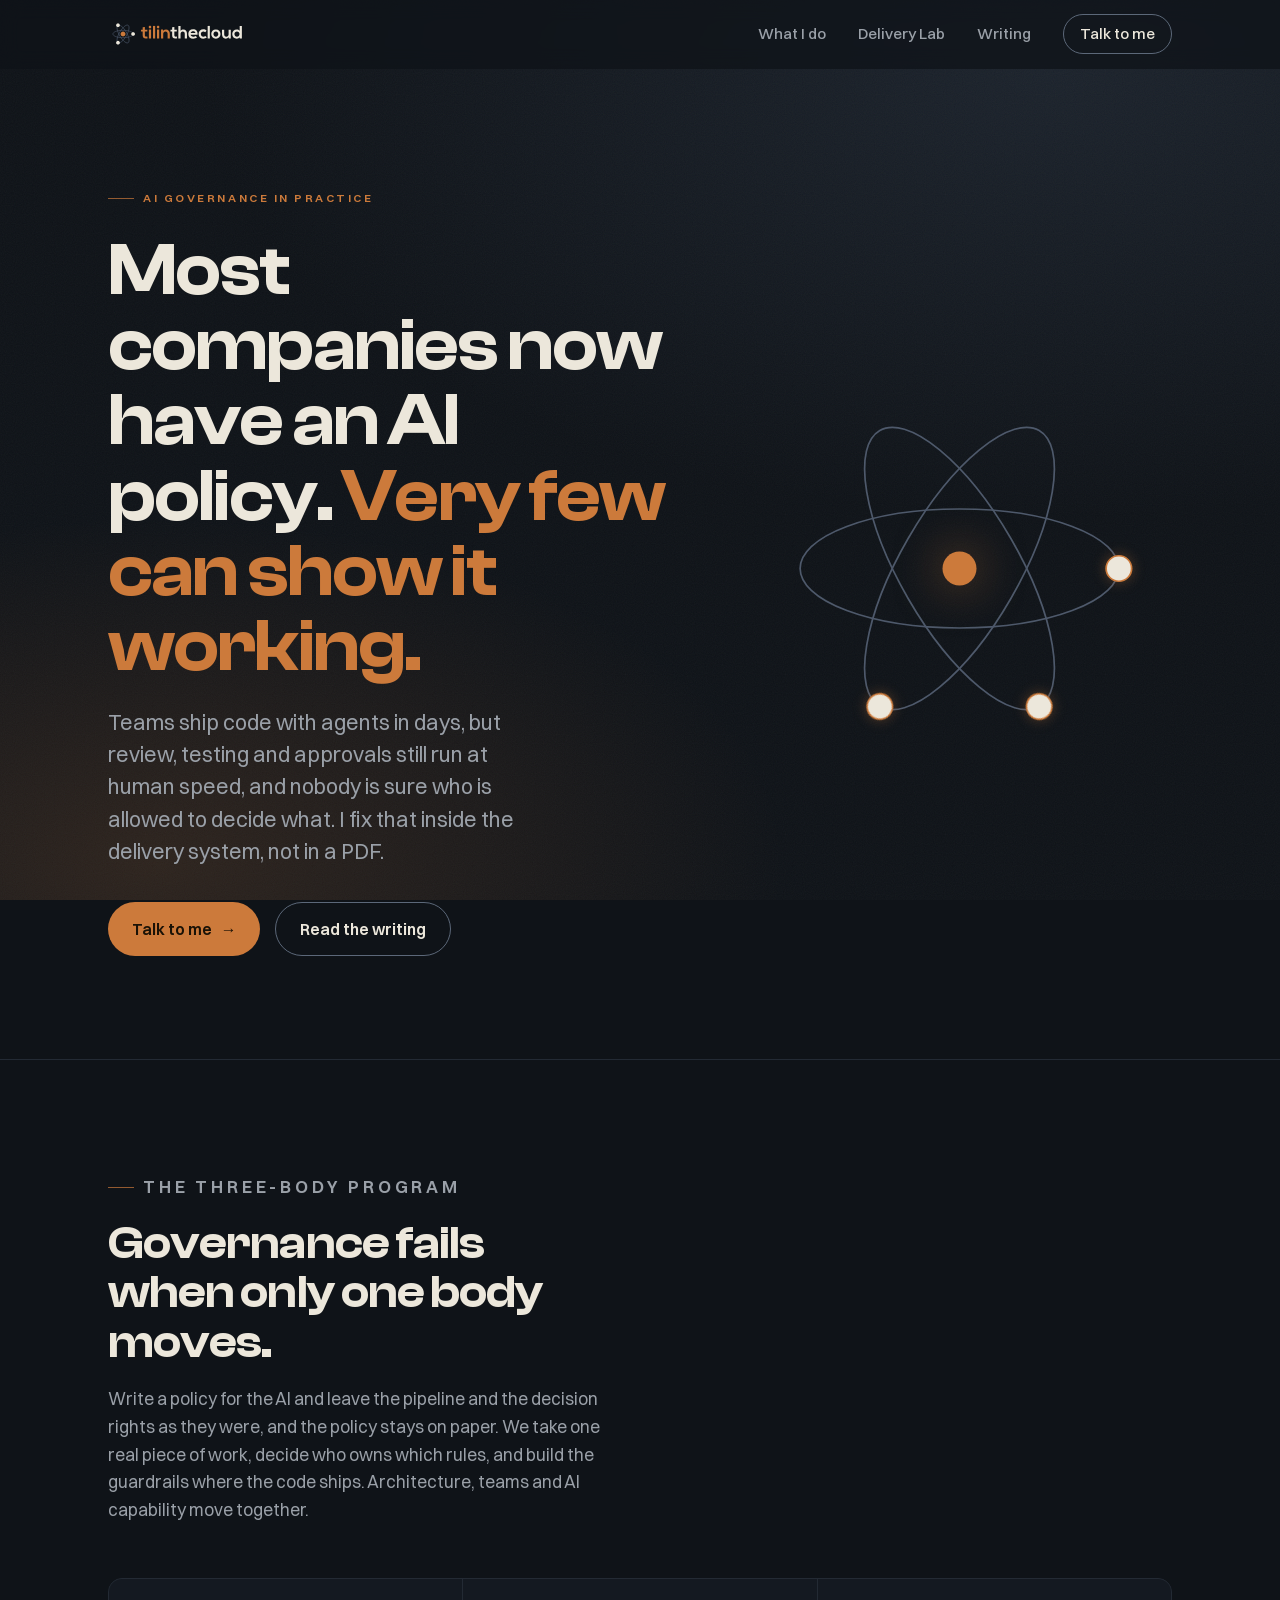
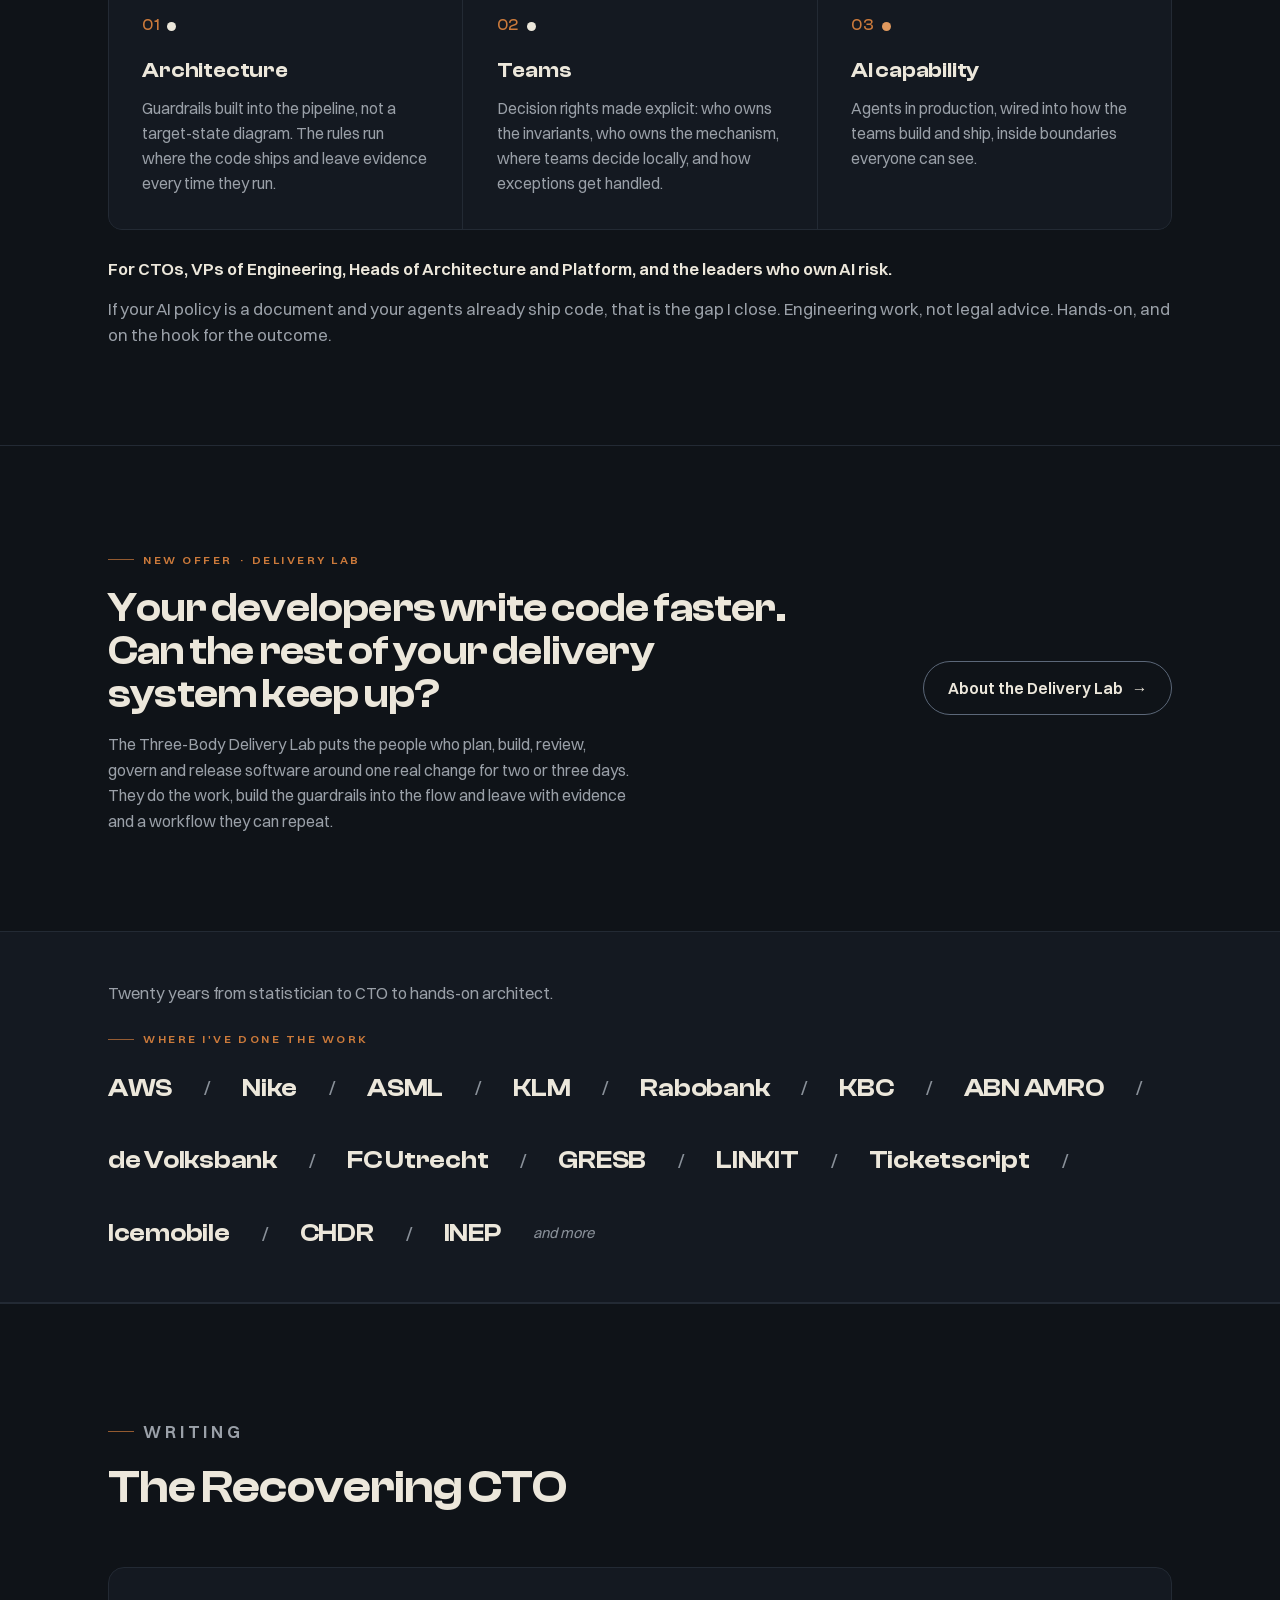
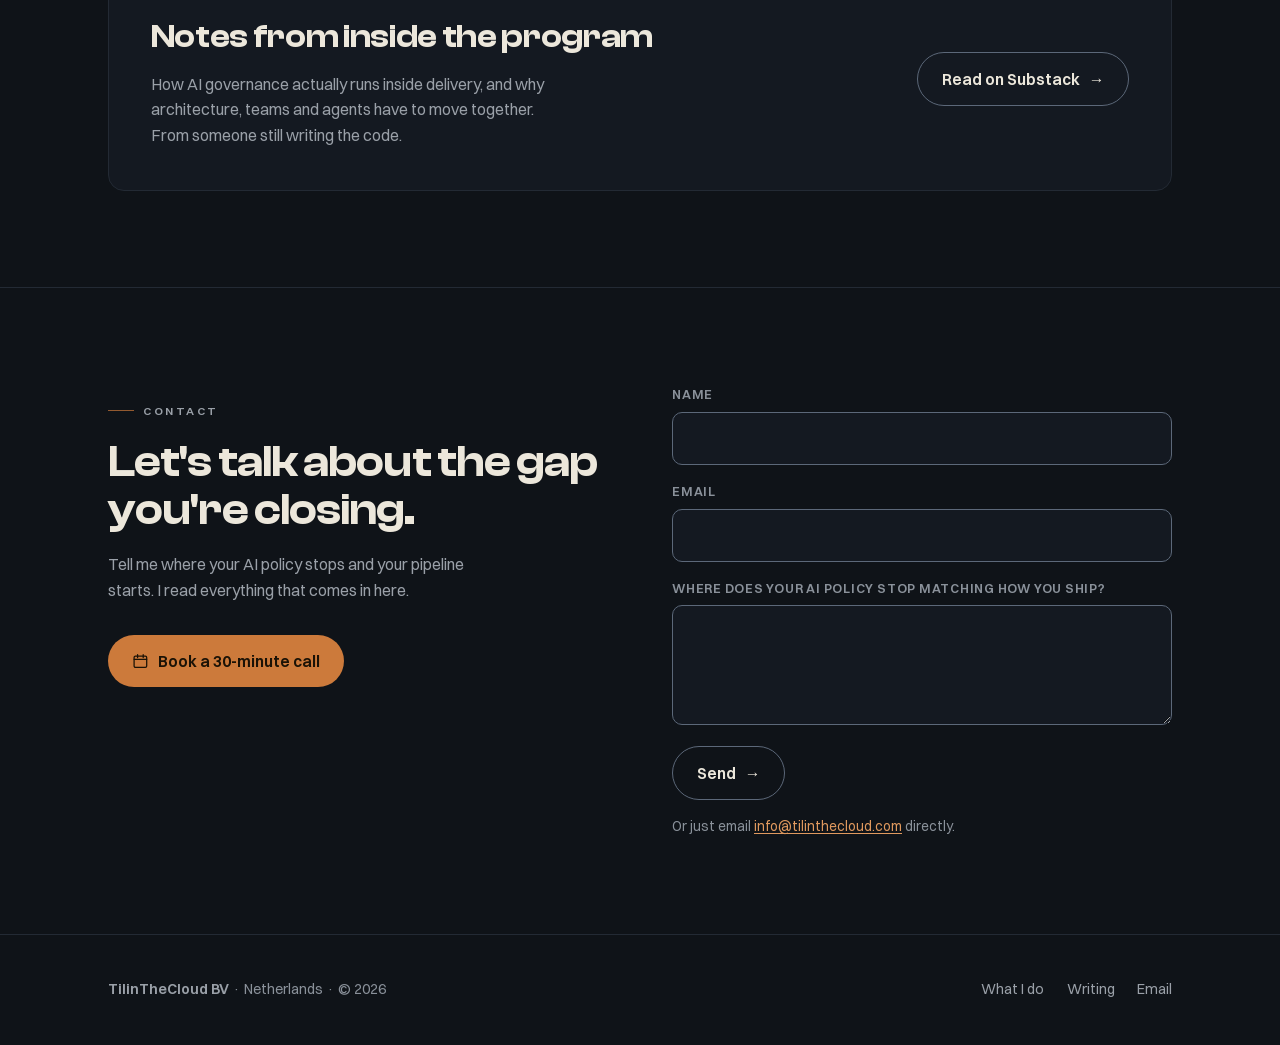
==== index.html @ 98d40ad9 "feat(copy): lead with AI governance in practice (ADR 0021)" ====
<!DOCTYPE html>
<html lang="en">
<head>
  <meta charset="utf-8" />
  <meta name="viewport" content="width=device-width, initial-scale=1" />
  <title>TilinTheCloud · AI governance that runs in the delivery system</title>
  <meta name="description" content="AI governance in practice. We decide who owns which rules, build the guardrails into your pipeline, and leave evidence your auditor and engineers trust." />

  <link rel="icon" href="/assets/favicon.svg" type="image/svg+xml" />
  <link rel="canonical" href="https://tilinthecloud.com/" />

  <!-- Open Graph / social -->
  <meta property="og:type" content="website" />
  <meta property="og:url" content="https://tilinthecloud.com/" />
  <meta property="og:title" content="TilinTheCloud · AI governance that runs in the pipeline" />
  <meta property="og:description" content="Most companies now have an AI policy. Very few can show it working. Hands-on AI governance, built into the delivery system." />
  <meta property="og:site_name" content="TilinTheCloud" />
  <meta property="og:image" content="https://tilinthecloud.com/assets/brand/social/og-cover.png" />
  <meta property="og:image:type" content="image/png" />
  <meta property="og:image:width" content="1200" />
  <meta property="og:image:height" content="630" />
  <meta property="og:image:alt" content="TilinTheCloud: one program, not three. Modernization, team redesign, and GenAI adoption, run together." />

  <!-- Twitter card -->
  <meta name="twitter:card" content="summary_large_image" />
  <meta name="twitter:title" content="TilinTheCloud · AI governance that runs in the pipeline" />
  <meta name="twitter:description" content="Most companies now have an AI policy. Very few can show it working. Hands-on AI governance, built into the delivery system." />
  <meta name="twitter:image" content="https://tilinthecloud.com/assets/brand/social/og-cover.png" />

  <!-- Preload the display weight used above the fold -->
  <link rel="preload" href="/assets/fonts/clash-display-600.woff2" as="font" type="font/woff2" crossorigin />
  <link rel="preload" href="/assets/fonts/switzer-400.woff2" as="font" type="font/woff2" crossorigin />
  <link rel="preload" href="/assets/fonts/switzer-600.woff2" as="font" type="font/woff2" crossorigin />
  <meta name="theme-color" content="#0F1318" />
  <link rel="stylesheet" href="/assets/css/style.css" />
  <!-- Marks the page as JS-capable so the reveal animations only hide content when they can also show it -->
  <script>document.documentElement.classList.add("js");</script>
  <!-- Click counting and source-aware booking links (ADR 0020). GoatCounter: no cookies, no consent banner. -->
  <script data-goatcounter="https://tilinthecloud.goatcounter.com/count" async src="https://gc.zgo.at/count.js"></script>
  <script src="/assets/js/clicks.js" defer></script>
</head>
<body>
  <a class="skip-link" href="#main">Skip to content</a>

  <!-- ============ HEADER ============ -->
  <header class="site-head" id="top">
    <div class="wrap">
      <a class="brand" href="/#top" aria-label="tilinthecloud, home">
        <img class="brand-logo" src="/assets/brand/tilinthecloud-logo-site.svg" alt="tilinthecloud" width="137" height="30" />
      </a>
      <nav class="nav" aria-label="Primary">
        <a class="nav-plain" href="/#what">What I do</a>
        <a class="nav-plain nav-offer" href="/delivery-lab/">Delivery Lab</a>
        <a class="nav-plain" href="/#writing">Writing</a>
        <a class="nav-cta" href="/#contact">Talk to me</a>
      </nav>
    </div>
  </header>

  <main id="main">
    <!-- ============ HERO ============ -->
    <section class="hero" aria-labelledby="hero-title">
      <div class="wrap">
        <div class="hero-grid">
          <div class="hero-copy">
            <p class="eyebrow hero-kicker reveal" data-d="1">AI governance in practice</p>
            <h1 id="hero-title" class="reveal" data-d="2">
              Most companies now have an AI policy. <span class="accent">Very few can show it working.</span>
            </h1>
            <p class="lede reveal" data-d="3">Teams ship code with agents in days, but review, testing and approvals still run at human speed, and nobody is sure who is allowed to decide what. I fix that inside the delivery system, not in a PDF.</p>
            <div class="cta-row reveal" data-d="4">
              <a class="btn btn-primary" href="#contact">Talk to me <span class="arrow" aria-hidden="true">→</span></a>
              <a class="btn btn-ghost" href="#writing">Read the writing</a>
            </div>
          </div>

          <!-- Three-body mark: one core (the operator), three orbiting bodies -->
          <div class="orbit-stage reveal" data-d="3" aria-hidden="true">
            <svg viewBox="0 0 400 400">
              <g transform="rotate(0 200 200)"><g class="orbit-spin s1">
                <ellipse class="orbit-ring" cx="200" cy="200" rx="150" ry="56"/>
                <circle class="body-orbit" cx="350" cy="200" r="12"/>
              </g></g>
              <g transform="rotate(60 200 200)"><g class="orbit-spin s2">
                <ellipse class="orbit-ring" cx="200" cy="200" rx="150" ry="56"/>
                <circle class="body-orbit" cx="350" cy="200" r="12"/>
              </g></g>
              <g transform="rotate(120 200 200)"><g class="orbit-spin s3">
                <ellipse class="orbit-ring" cx="200" cy="200" rx="150" ry="56"/>
                <circle class="body-orbit" cx="350" cy="200" r="12"/>
              </g></g>
              <circle class="body-core" cx="200" cy="200" r="16"/>
            </svg>
          </div>
        </div>
      </div>
    </section>

    <!-- ============ WHAT I DO ============ -->
    <section class="band" id="what" aria-labelledby="what-title">
      <div class="wrap">
        <div class="band-head inview">
          <p class="eyebrow">The Three-Body Program</p>
          <h2 id="what-title">Governance fails when only one body moves.</h2>
          <p>Write a policy for the AI and leave the pipeline and the decision rights as they were, and the policy stays on paper. We take one real piece of work, decide who owns which rules, and build the guardrails where the code ships. Architecture, teams and AI capability move together.</p>
        </div>

        <div class="bodies inview" role="list">
          <div class="body-cell" role="listitem">
            <span class="idx">01<span class="dot" style="background:#ECE7DB" aria-hidden="true"></span></span>
            <h3>Architecture</h3>
            <p>Guardrails built into the pipeline, not a target-state diagram. The rules run where the code ships and leave evidence every time they run.</p>
          </div>
          <div class="body-cell" role="listitem">
            <span class="idx">02<span class="dot" style="background:#ECE7DB" aria-hidden="true"></span></span>
            <h3>Teams</h3>
            <p>Decision rights made explicit: who owns the invariants, who owns the mechanism, where teams decide locally, and how exceptions get handled.</p>
          </div>
          <div class="body-cell" role="listitem">
            <span class="idx">03<span class="dot" style="background:#E0995E" aria-hidden="true"></span></span>
            <h3>AI capability</h3>
            <p>Agents in production, wired into how the teams build and ship, inside boundaries everyone can see.</p>
          </div>
        </div>

        <p class="bodies-foot inview">
          <strong>For CTOs, VPs of Engineering, Heads of Architecture and Platform, and the leaders who own AI risk.</strong>
          <span>If your AI policy is a document and your agents already ship code, that is the gap I close. Engineering work, not legal advice. Hands-on, and on the hook for the outcome.</span>
        </p>
      </div>
    </section>

    <!-- ============ DELIVERY LAB TEASER ============ -->
    <section class="lab-teaser band" id="lab" aria-labelledby="lab-title">
      <div class="wrap">
        <div class="lab-teaser-grid inview">
          <div>
            <p class="eyebrow">New offer · Delivery Lab</p>
            <h2 id="lab-title">Your developers write code faster. Can the rest of your delivery system keep up?</h2>
            <p class="lab-teaser-sub">The Three-Body Delivery Lab puts the people who plan, build, review, govern and release software around one real change for two or three days. They do the work, build the guardrails into the flow and leave with evidence and a workflow they can repeat.</p>
          </div>
          <a class="btn btn-ghost" href="/delivery-lab/">About the Delivery Lab <span class="arrow" aria-hidden="true">→</span></a>
        </div>
      </div>
    </section>

    <!-- ============ PROOF STRIP ============ -->
    <section class="proof" aria-label="Track record">
      <div class="wrap inview">
        <p class="proof-lead">Twenty years from statistician to CTO to hands-on architect.</p>
        <p class="eyebrow proof-where">Where I've done the work</p>
        <div class="proof-row">
          <span class="proof-item">AWS</span>
          <span class="proof-sep" aria-hidden="true">/</span>
          <span class="proof-item">Nike</span>
          <span class="proof-sep" aria-hidden="true">/</span>
          <span class="proof-item">ASML</span>
          <span class="proof-sep" aria-hidden="true">/</span>
          <span class="proof-item">KLM</span>
          <span class="proof-sep" aria-hidden="true">/</span>
          <span class="proof-item">Rabobank</span>
          <span class="proof-sep" aria-hidden="true">/</span>
          <span class="proof-item">KBC</span>
          <span class="proof-sep" aria-hidden="true">/</span>
          <span class="proof-item">ABN AMRO</span>
          <span class="proof-sep" aria-hidden="true">/</span>
          <span class="proof-item">de Volksbank</span>
          <span class="proof-sep" aria-hidden="true">/</span>
          <span class="proof-item">FC Utrecht</span>
          <span class="proof-sep" aria-hidden="true">/</span>
          <span class="proof-item">GRESB</span>
          <span class="proof-sep" aria-hidden="true">/</span>
          <span class="proof-item">LINKIT</span>
          <span class="proof-sep" aria-hidden="true">/</span>
          <span class="proof-item">Ticketscript</span>
          <span class="proof-sep" aria-hidden="true">/</span>
          <span class="proof-item">Icemobile</span>
          <span class="proof-sep" aria-hidden="true">/</span>
          <span class="proof-item">CHDR</span>
          <span class="proof-sep" aria-hidden="true">/</span>
          <span class="proof-item">INEP</span>
          <span class="proof-more">and more</span>
        </div>
      </div>
    </section>

    <!-- ============ WRITING ============ -->
    <section class="band" id="writing" aria-labelledby="writing-title">
      <div class="wrap">
        <div class="band-head inview">
          <p class="eyebrow">Writing</p>
          <h2 id="writing-title">The Recovering CTO</h2>
        </div>
        <a class="writing-card inview" href="https://writing.tilinthecloud.com" rel="me">
          <div>
            <div class="wtitle">Notes from inside the program</div>
            <p class="wsub">How AI governance actually runs inside delivery, and why architecture, teams and agents have to move together. From someone still writing the code.</p>
          </div>
          <span class="btn btn-ghost" aria-hidden="true">Read on Substack <span class="arrow">→</span></span>
        </a>
      </div>
    </section>

    <!-- ============ CONTACT ============ -->
    <section class="band" id="contact" aria-labelledby="contact-title">
      <div class="wrap">
        <div class="contact-grid">
          <div class="contact-aside inview">
            <p class="eyebrow">Contact</p>
            <h2 id="contact-title">Let's talk about the gap you're closing.</h2>
            <p>Tell me where your AI policy stops and your pipeline starts. I read everything that comes in here.</p>

            <div class="contact-direct">
              <a class="btn btn-primary" href="https://calendar.app.google/FEXpdugSUPuZpBtg6" target="_blank" rel="noopener noreferrer">
                <svg width="18" height="18" viewBox="0 0 24 24" fill="none" stroke="currentColor" stroke-width="1.8" stroke-linecap="round" aria-hidden="true"><rect x="3" y="4.5" width="18" height="16" rx="2"/><path d="M3 9h18M8 2.5v4M16 2.5v4"/></svg>
                Book a 30-minute call <span class="sr-only">(opens in a new tab)</span>
              </a>
            </div>
          </div>

          <!--
            Contact form. Wired to info@tilinthecloud.com via FormSubmit (no backend / no build).
            One-time activation: the first real submission triggers a confirmation email to
            info@tilinthecloud.com; click the link once and the form is live forever after.
            To swap providers, change the form action only (e.g. Formspree, or your own endpoint).
          -->
          <form class="contact-form inview" action="https://formsubmit.co/info@tilinthecloud.com" method="POST">
            <input type="hidden" name="_subject" value="New message from tilinthecloud.com" />
            <input type="hidden" name="_template" value="table" />
            <input type="hidden" name="_captcha" value="false" />
            <input type="hidden" name="_next" value="https://tilinthecloud.com/?sent=1" />
            <input type="hidden" name="source" value="direct" />
            <!-- honeypot -->
            <input type="text" name="_honey" style="display:none" tabindex="-1" autocomplete="off" />

            <div class="field">
              <label for="cf-name">Name</label>
              <input id="cf-name" name="name" type="text" autocomplete="name" required />
            </div>
            <div class="field">
              <label for="cf-email">Email</label>
              <input id="cf-email" name="email" type="email" autocomplete="email" required />
            </div>
            <div class="field">
              <label for="cf-msg">Where does your AI policy stop matching how you ship?</label>
              <textarea id="cf-msg" name="message" required></textarea>
            </div>
            <button class="btn btn-ghost" type="submit">Send <span class="arrow" aria-hidden="true">→</span></button>
            <p class="form-note">Or just email <a href="mailto:info@tilinthecloud.com">info@tilinthecloud.com</a> directly.</p>
          </form>
        </div>
      </div>
    </section>
  </main>

  <!-- ============ FOOTER ============ -->
  <footer class="site-foot">
    <div class="wrap">
      <p class="legal"><b>TilinTheCloud BV</b> · Netherlands · © <span id="yr">2026</span></p>
      <div class="foot-links">
        <a href="/#what">What I do</a>
        <a href="https://writing.tilinthecloud.com">Writing</a>
        <a href="mailto:info@tilinthecloud.com">Email</a>
      </div>
    </div>
  </footer>

  <script>
    // Staggered hero load
    window.requestAnimationFrame(function () { document.body.classList.add("is-ready"); });

    // Current year
    var yr = document.getElementById("yr");
    if (yr) yr.textContent = new Date().getFullYear();

    // Header hairline once scrolled
    var head = document.querySelector(".site-head");
    var onScroll = function () { head.classList.toggle("is-stuck", window.scrollY > 8); };
    onScroll(); window.addEventListener("scroll", onScroll, { passive: true });

    // Reveal-on-scroll for lower sections; without IntersectionObserver, show everything at once
    var sections = document.querySelectorAll(".inview");
    if ("IntersectionObserver" in window) {
      var io = new IntersectionObserver(function (entries) {
        entries.forEach(function (e) { if (e.isIntersecting) { e.target.classList.add("seen"); io.unobserve(e.target); } });
      }, { rootMargin: "0px 0px -8% 0px", threshold: 0.12 });
      sections.forEach(function (el) { io.observe(el); });
    } else {
      sections.forEach(function (el) { el.classList.add("seen"); });
    }
  </script>
</body>
</html>
---- assets/css/style.css ----
/* ============================================================
   tilinthecloud.com  ·  "Three-Body System"
   Clash Display (display) + Switzer (body), self-hosted.
   Ink ground, bone text, one molten copper accent.
   ============================================================ */

/* ---------- Fonts ---------- */
@font-face {
  font-family: "Clash Display";
  src: url("/assets/fonts/clash-display-500.woff2") format("woff2");
  font-weight: 500; font-style: normal; font-display: swap;
}
@font-face {
  font-family: "Clash Display";
  src: url("/assets/fonts/clash-display-600.woff2") format("woff2");
  font-weight: 600; font-style: normal; font-display: swap;
}
@font-face {
  font-family: "Clash Display";
  src: url("/assets/fonts/clash-display-700.woff2") format("woff2");
  font-weight: 700; font-style: normal; font-display: swap;
}
@font-face {
  font-family: "Switzer";
  src: url("/assets/fonts/switzer-400.woff2") format("woff2");
  font-weight: 400; font-style: normal; font-display: swap;
}
@font-face {
  font-family: "Switzer";
  src: url("/assets/fonts/switzer-500.woff2") format("woff2");
  font-weight: 500; font-style: normal; font-display: swap;
}
@font-face {
  font-family: "Switzer";
  src: url("/assets/fonts/switzer-600.woff2") format("woff2");
  font-weight: 600; font-style: normal; font-display: swap;
}

/* ---------- Tokens ---------- */
:root {
  --ink:        #0F1318;   /* page ground            */
  --ink-raised: #141921;   /* cards / raised panels  */
  --ink-line:   #232A34;   /* hairlines              */
  --line-control: #5C6879; /* control borders (3.3:1 on ink, 3.1:1 on raised) */
  --bone:       #ECE7DB;   /* primary text           */
  --bone-dim:   #9AA0A8;   /* secondary text         */
  --bone-faint: #8A919A;   /* tertiary / labels (5.9:1 on ink, AA) */
  --copper:     #CC7A3B;   /* accent                 */
  --copper-lo:  #E0995E;   /* accent hover / light   */
  --copper-glow: rgba(204,122,59,.16);

  --display: "Clash Display", Georgia, serif;
  --body:    "Switzer", "Helvetica Neue", Arial, sans-serif;

  --maxw: 1160px;
  --gut:  clamp(1.25rem, 4vw, 3rem);
  --ease: cubic-bezier(.22,.61,.36,1);
}

/* ---------- Reset ---------- */
*, *::before, *::after { box-sizing: border-box; margin: 0; padding: 0; }
html { -webkit-text-size-adjust: 100%; scroll-behavior: smooth; }
img, svg { display: block; max-width: 100%; }
a { color: inherit; text-decoration: none; }
button { font: inherit; color: inherit; cursor: pointer; background: none; border: none; }

html { overflow-x: clip; }
body {
  font-family: var(--body);
  font-weight: 400;
  color: var(--bone);
  background: var(--ink);
  line-height: 1.6;
  -webkit-font-smoothing: antialiased;
  text-rendering: optimizeLegibility;
  overflow-x: clip;
}
/* Long words (e.g. "modernization") never punch through narrow screens */
h1, h2, h3, p, a { overflow-wrap: break-word; }
.hero-grid > *, .contact-grid > *, .writing-card > * { min-width: 0; }

/* Atmospheric ground: layered copper glow + cool top light + fine grain */
body::before {
  content: "";
  position: fixed; inset: 0; z-index: -2;
  background:
    radial-gradient(120% 90% at 82% 8%, rgba(58,72,92,.30) 0%, transparent 55%),
    radial-gradient(90% 70% at 12% 96%, var(--copper-glow) 0%, transparent 55%),
    var(--ink);
}
body::after {
  content: "";
  position: fixed; inset: 0; z-index: -1; opacity: .045; pointer-events: none;
  background-image: url("data:image/svg+xml,%3Csvg xmlns='http://www.w3.org/2000/svg' width='160' height='160'%3E%3Cfilter id='n'%3E%3CfeTurbulence type='fractalNoise' baseFrequency='.9' numOctaves='2'/%3E%3C/filter%3E%3Crect width='100%25' height='100%25' filter='url(%23n)'/%3E%3C/svg%3E");
}

/* ---------- Layout helpers ---------- */
.wrap { width: 100%; max-width: var(--maxw); margin-inline: auto; padding-inline: var(--gut); }
section { position: relative; }
.eyebrow {
  font-family: var(--body);
  font-weight: 600;
  font-size: .72rem;
  letter-spacing: .22em;
  text-transform: uppercase;
  color: var(--copper);
  display: inline-flex; align-items: center; gap: .6rem;
}
.eyebrow::before {
  content: ""; width: 1.6rem; height: 1px; background: var(--copper); opacity: .7;
}

/* ---------- Header ---------- */
.site-head {
  position: sticky; top: 0; z-index: 50;
  backdrop-filter: blur(10px);
  background: color-mix(in srgb, var(--ink) 72%, transparent);
  border-bottom: 1px solid transparent;
  transition: border-color .3s var(--ease), background .3s var(--ease);
}
.site-head.is-stuck { border-bottom-color: var(--ink-line); }
.site-head .wrap {
  display: flex; align-items: center; justify-content: space-between;
  height: 68px;
}
.brand { display: inline-flex; align-items: center; }
.brand-logo { height: 30px; width: auto; display: block; }
@media (max-width: 420px) { .brand-logo { height: 26px; } }
.nav { display: flex; align-items: center; gap: clamp(1rem, 3vw, 2rem); }
.nav a { font-weight: 500; font-size: .95rem; color: var(--bone-dim); padding-block: .3rem; transition: color .2s var(--ease); }
.nav a:hover { color: var(--bone); }
.nav .nav-cta {
  color: var(--bone); border: 1px solid var(--line-control); border-radius: 999px;
  padding: .42rem 1rem; transition: border-color .2s var(--ease), color .2s var(--ease);
}
.nav .nav-cta:hover { border-color: var(--copper); color: var(--copper-lo); }
/* Phones keep the offer link so the Lab stays reachable from the header; the rest lives in the footer */
@media (max-width: 560px) { .nav .nav-plain:not(.nav-offer) { display: none; } }
@media (max-width: 360px) { .nav .nav-offer { display: none; } }

/* ---------- Buttons ---------- */
.btn {
  display: inline-flex; align-items: center; gap: .55rem;
  font-family: var(--body); font-weight: 600; font-size: .98rem;
  padding: .85rem 1.5rem; border-radius: 999px;
  transition: transform .18s var(--ease), background .2s var(--ease),
              border-color .2s var(--ease), color .2s var(--ease);
  will-change: transform;
}
.btn:active { transform: translateY(1px); }
.btn-primary { background: var(--copper); color: #1a1206; }
.btn-primary:hover { background: var(--copper-lo); transform: translateY(-2px); }
.btn-ghost { border: 1px solid var(--line-control); color: var(--bone); }
.btn-ghost:hover { border-color: var(--copper); color: var(--copper-lo); transform: translateY(-2px); }
.btn .arrow { transition: transform .2s var(--ease); }
.btn:hover .arrow { transform: translateX(3px); }

/* ---------- Hero ---------- */
.hero { padding-top: clamp(3.5rem, 9vw, 7rem); padding-bottom: clamp(3.5rem, 8vw, 6.5rem); }
.hero .wrap { position: relative; }
.hero-grid {
  display: grid; grid-template-columns: minmax(0, 1.15fr) minmax(0, .85fr);
  gap: clamp(2rem, 5vw, 4rem); align-items: center;
}
.hero-kicker { margin-bottom: 1.6rem; }
.hero h1 {
  font-family: var(--display); font-weight: 600;
  font-size: clamp(2.5rem, 6.4vw, 4.6rem);
  line-height: 1.02; letter-spacing: -.025em;
  margin-bottom: 1.4rem;
}
.hero h1 .accent { color: var(--copper); }
.hero .lede {
  font-size: clamp(1.12rem, 1.7vw, 1.34rem);
  color: var(--bone-dim); max-width: 34ch; line-height: 1.5;
  margin-bottom: 2.2rem;
}
.hero .cta-row { display: flex; flex-wrap: wrap; gap: .9rem; }

/* Orbit visual */
.orbit-stage { position: relative; aspect-ratio: 1; width: 100%; max-width: 440px; justify-self: center; }
.orbit-stage svg { width: 100%; height: 100%; overflow: visible; }
.orbit-ring { fill: none; stroke: #4E596B; stroke-width: 1.6; }
.orbit-spin { transform-box: fill-box; transform-origin: center; }
.body-core { fill: var(--copper); filter: drop-shadow(0 0 22px rgba(204,122,59,.55)); }
/* Three equal bodies (architecture, teams, AI), moving together: same treatment */
.body-orbit { fill: var(--bone); stroke: var(--copper); stroke-width: 1.6; filter: drop-shadow(0 0 6px rgba(204,122,59,.35)); }
.orbit-label {
  font-family: var(--body); font-weight: 600; font-size: 9px;
  letter-spacing: .16em; text-transform: uppercase; fill: var(--bone-faint);
}

@media (max-width: 860px) {
  .hero-grid { grid-template-columns: 1fr; }
  .orbit-stage { grid-row: 1; max-width: 300px; margin-bottom: .5rem; }
}
@media (max-width: 380px) {
  .hero h1 { font-size: 2.15rem; }
  .proof-item { font-size: 1.2rem; }
}

/* ---------- Section frame ---------- */
.band { padding-block: clamp(3.5rem, 8vw, 6rem); border-top: 1px solid var(--ink-line); }
.band-head { max-width: 56ch; margin-bottom: clamp(2.2rem, 5vw, 3.4rem); }
.band-head h2 {
  font-family: var(--display); font-weight: 600;
  font-size: clamp(1.9rem, 3.6vw, 2.9rem); line-height: 1.08;
  letter-spacing: -.02em; margin-top: 1.1rem;
}
.band-head p { color: var(--bone-dim); font-size: 1.08rem; margin-top: 1.1rem; max-width: 52ch; }

/* ---------- Three bodies ---------- */
.bodies { display: grid; grid-template-columns: repeat(3, 1fr); gap: 1px; background: var(--ink-line); border: 1px solid var(--ink-line); border-radius: 14px; overflow: hidden; }
.body-cell { background: var(--ink-raised); padding: clamp(1.4rem, 2.6vw, 2.1rem); position: relative; transition: background .25s var(--ease); }
.body-cell:hover { background: #181E27; }
.body-cell .idx {
  font-family: var(--display); font-weight: 500; font-size: .95rem;
  color: var(--copper); letter-spacing: .04em;
}
.body-cell .dot { width: 9px; height: 9px; border-radius: 50%; display: inline-block; margin-left: .5rem; vertical-align: middle; }
.body-cell h3 { font-family: var(--display); font-weight: 600; font-size: 1.32rem; margin: 1rem 0 .5rem; letter-spacing: -.01em; }
.body-cell p { color: var(--bone-dim); font-size: .98rem; }
.bodies-foot {
  margin-top: 1.6rem; color: var(--bone-dim); font-size: 1.05rem;
  display: flex; gap: .8rem; align-items: baseline; flex-wrap: wrap;
}
.bodies-foot strong { color: var(--bone); font-weight: 600; }
@media (max-width: 720px) { .bodies { grid-template-columns: 1fr; } }

/* ---------- Proof strip ---------- */
.proof { border-top: 1px solid var(--ink-line); border-bottom: 1px solid var(--ink-line); background: var(--ink-raised); }
.proof .wrap { padding-block: clamp(2.2rem, 4vw, 3rem); }
.proof .proof-lead { color: var(--bone-dim); font-size: 1.02rem; margin-bottom: 1rem; max-width: 60ch; }
.proof .proof-where { margin-bottom: 1.2rem; }
.proof-row { display: flex; flex-wrap: wrap; align-items: center; gap: clamp(1rem, 3vw, 2rem); }
.proof-item { font-family: var(--display); font-weight: 600; font-size: clamp(1.15rem, 2.2vw, 1.6rem); letter-spacing: -.01em; color: var(--bone); }
.proof-sep { color: var(--bone-faint); font-size: 1.2rem; }
.proof-more { color: var(--bone-faint); font-size: .92rem; font-style: italic; align-self: center; }
.proof-note { margin-top: 1.4rem; color: var(--bone-faint); font-size: .92rem; }

/* ---------- Writing ---------- */
.writing-card {
  display: grid; grid-template-columns: 1fr auto; gap: 2rem; align-items: center;
  background: var(--ink-raised); border: 1px solid var(--ink-line);
  border-radius: 16px; padding: clamp(1.6rem, 4vw, 2.6rem);
  transition: border-color .25s var(--ease);
}
.writing-card:hover { border-color: color-mix(in srgb, var(--copper) 50%, var(--ink-line)); }
.writing-card .wtitle { font-family: var(--display); font-weight: 600; font-size: clamp(1.5rem, 3vw, 2.1rem); letter-spacing: -.01em; }
.writing-card .wsub { color: var(--bone-dim); margin-top: .5rem; max-width: 46ch; }
@media (max-width: 620px) { .writing-card { grid-template-columns: 1fr; } }

/* ---------- Contact ---------- */
.contact-grid { display: grid; grid-template-columns: 1fr 1fr; gap: clamp(2rem, 5vw, 4rem); align-items: start; }
.contact-aside h2 { font-family: var(--display); font-weight: 600; font-size: clamp(1.9rem, 3.6vw, 2.8rem); line-height: 1.08; letter-spacing: -.02em; margin-top: 1.1rem; }
.contact-aside p { color: var(--bone-dim); margin-top: 1.1rem; max-width: 42ch; }
.contact-direct { margin-top: 2rem; display: flex; flex-direction: column; align-items: flex-start; gap: 1rem; }
.contact-direct .btn svg { width: 1.05rem; height: 1.05rem; stroke: currentColor; }

form.contact-form { display: grid; gap: 1rem; }
.field { display: grid; gap: .45rem; }
.field label { font-size: .8rem; font-weight: 600; letter-spacing: .06em; text-transform: uppercase; color: var(--bone-faint); }
.field input, .field textarea {
  font: inherit; color: var(--bone); background: var(--ink-raised);
  border: 1px solid var(--line-control); border-radius: 10px; padding: .8rem .95rem;
  transition: border-color .2s var(--ease), background .2s var(--ease);
}
.field input:focus, .field textarea:focus { outline: none; border-color: var(--copper); background: #161C25; }
.field textarea { min-height: 120px; resize: vertical; }
form.contact-form .btn { justify-self: start; margin-top: .3rem; }
.form-note { color: var(--bone-faint); font-size: .85rem; }
.form-note a { color: var(--copper-lo); text-decoration: underline; text-underline-offset: .15em; }
@media (max-width: 760px) { .contact-grid { grid-template-columns: 1fr; } }

/* ---------- Footer ---------- */
.site-foot { border-top: 1px solid var(--ink-line); padding-block: 2.4rem; }
.site-foot .wrap { display: flex; flex-wrap: wrap; gap: 1rem 2rem; align-items: center; justify-content: space-between; }
.site-foot .legal { color: var(--bone-faint); font-size: .9rem; }
.site-foot .legal b { color: var(--bone-dim); font-weight: 600; }
.site-foot .foot-links { display: flex; gap: 1.4rem; font-size: .9rem; }
.site-foot .foot-links a { color: var(--bone-dim); padding-block: .3rem; transition: color .2s var(--ease); }
.site-foot .foot-links a:hover { color: var(--copper-lo); }

/* ---------- Accessibility ---------- */
:focus-visible { outline: 2px solid var(--copper); outline-offset: 3px; }
.skip-link { position: absolute; left: -9999px; top: .5rem; background: var(--copper); color: #1a1206; padding: .6rem 1rem; border-radius: 8px; font-weight: 600; z-index: 100; }
.skip-link:focus { left: var(--gut); }
.sr-only { position: absolute; width: 1px; height: 1px; padding: 0; margin: -1px; overflow: hidden; clip: rect(0 0 0 0); white-space: nowrap; border: 0; }

/* ---------- Motion: staggered load ----------
   Hidden-until-revealed only when the page has JS (html.js is set by a one-liner in <head>),
   so content stays visible with scripts blocked or unsupported. */
.js .reveal { opacity: 0; transform: translateY(18px); }
/* The h1 slides in without a fade so it counts as the LCP element at first paint */
.js .hero h1.reveal { opacity: 1; }
.is-ready .reveal { animation: rise .9s var(--ease) forwards; }
.is-ready .reveal[data-d="1"] { animation-delay: .05s; }
.is-ready .reveal[data-d="2"] { animation-delay: .14s; }
.is-ready .reveal[data-d="3"] { animation-delay: .23s; }
.is-ready .reveal[data-d="4"] { animation-delay: .32s; }
.is-ready .reveal[data-d="5"] { animation-delay: .42s; }
@keyframes rise { to { opacity: 1; transform: none; } }

/* Scroll-in for lower sections */
.js .inview { opacity: 0; transform: translateY(22px); transition: opacity .8s var(--ease), transform .8s var(--ease); }
.inview.seen { opacity: 1; transform: none; }

/* Orbit drift */
@keyframes spin { to { transform: rotate(360deg); } }
.orbit-spin.s1 { animation: spin 26s linear infinite; }
.orbit-spin.s2 { animation: spin 38s linear infinite reverse; }
.orbit-spin.s3 { animation: spin 32s linear infinite; }
.body-core { animation: pulse 6s var(--ease) infinite; }
@keyframes pulse { 0%,100% { filter: drop-shadow(0 0 18px rgba(204,122,59,.45)); } 50% { filter: drop-shadow(0 0 30px rgba(204,122,59,.75)); } }

@media (prefers-reduced-motion: reduce) {
  html { scroll-behavior: auto; }
  .reveal, .inview { opacity: 1 !important; transform: none !important; animation: none !important; transition: none !important; }
  .orbit-spin, .body-core { animation: none !important; }
  .btn:hover, .btn-primary:hover, .btn-ghost:hover { transform: none; }
  .btn:hover .arrow { transform: none; }
}

/* ---------- Offer pages (/delivery-lab/) ---------- */
.nav a[aria-current="page"] { color: var(--bone); }
.lab-teaser-grid { display: grid; grid-template-columns: 1fr auto; gap: 2rem; align-items: center; }
.lab-teaser-grid > * { min-width: 0; }
.lab-teaser-grid h2 {
  font-family: var(--display); font-weight: 600;
  font-size: clamp(1.7rem, 3.2vw, 2.5rem); line-height: 1.08;
  letter-spacing: -.02em; margin-top: 1.1rem; max-width: 24ch;
}
.lab-teaser-grid .lab-teaser-sub { color: var(--bone-dim); margin-top: 1rem; max-width: 58ch; }
@media (max-width: 720px) { .lab-teaser-grid { grid-template-columns: 1fr; } }

.lab-hero h1 { font-size: clamp(2.2rem, 5vw, 3.7rem); }
.lab-hero .lede { max-width: 46ch; }
.lab-sub { color: var(--bone-faint); font-size: .95rem; margin-top: 1.3rem; }

.lab-outcomes {
  list-style: none; display: grid; grid-template-columns: repeat(2, 1fr); gap: 1px;
  background: var(--ink-line); border: 1px solid var(--ink-line); border-radius: 14px; overflow: hidden;
}
.lab-outcomes li { background: var(--ink-raised); padding: 1.25rem 1.5rem 1.25rem 2.6rem; position: relative; font-size: 1.02rem; }
.lab-outcomes li::before {
  content: ""; position: absolute; left: 1.5rem; top: 1.85rem;
  width: 8px; height: 8px; border-radius: 50%; background: var(--copper);
}
@media (max-width: 640px) { .lab-outcomes { grid-template-columns: 1fr; } }

.lab-fit { display: grid; grid-template-columns: 1fr 1fr; gap: clamp(1.5rem, 4vw, 3rem); }
.lab-fit h3 { font-family: var(--display); font-weight: 600; font-size: 1.3rem; margin-bottom: .6rem; letter-spacing: -.01em; }
.lab-fit p { color: var(--bone-dim); max-width: 48ch; }
@media (max-width: 640px) { .lab-fit { grid-template-columns: 1fr; } }

.lab-faq details { border-top: 1px solid var(--ink-line); padding: 1.1rem 0; }
.lab-faq details:last-child { border-bottom: 1px solid var(--ink-line); }
.lab-faq summary {
  cursor: pointer; list-style: none; display: flex; justify-content: space-between; gap: 1rem;
  font-family: var(--display); font-weight: 600; font-size: 1.15rem; letter-spacing: -.01em;
}
.lab-faq summary::-webkit-details-marker { display: none; }
/* Marker glyphs get empty alt text so screen readers do not announce "plus"; state comes from <details> itself */
.lab-faq summary::after { content: "+" / ""; color: var(--copper); font-weight: 500; flex: none; }
.lab-faq details[open] summary::after { content: "\2212" / ""; }
.lab-faq details p { color: var(--bone-dim); margin-top: .7rem; max-width: 64ch; }
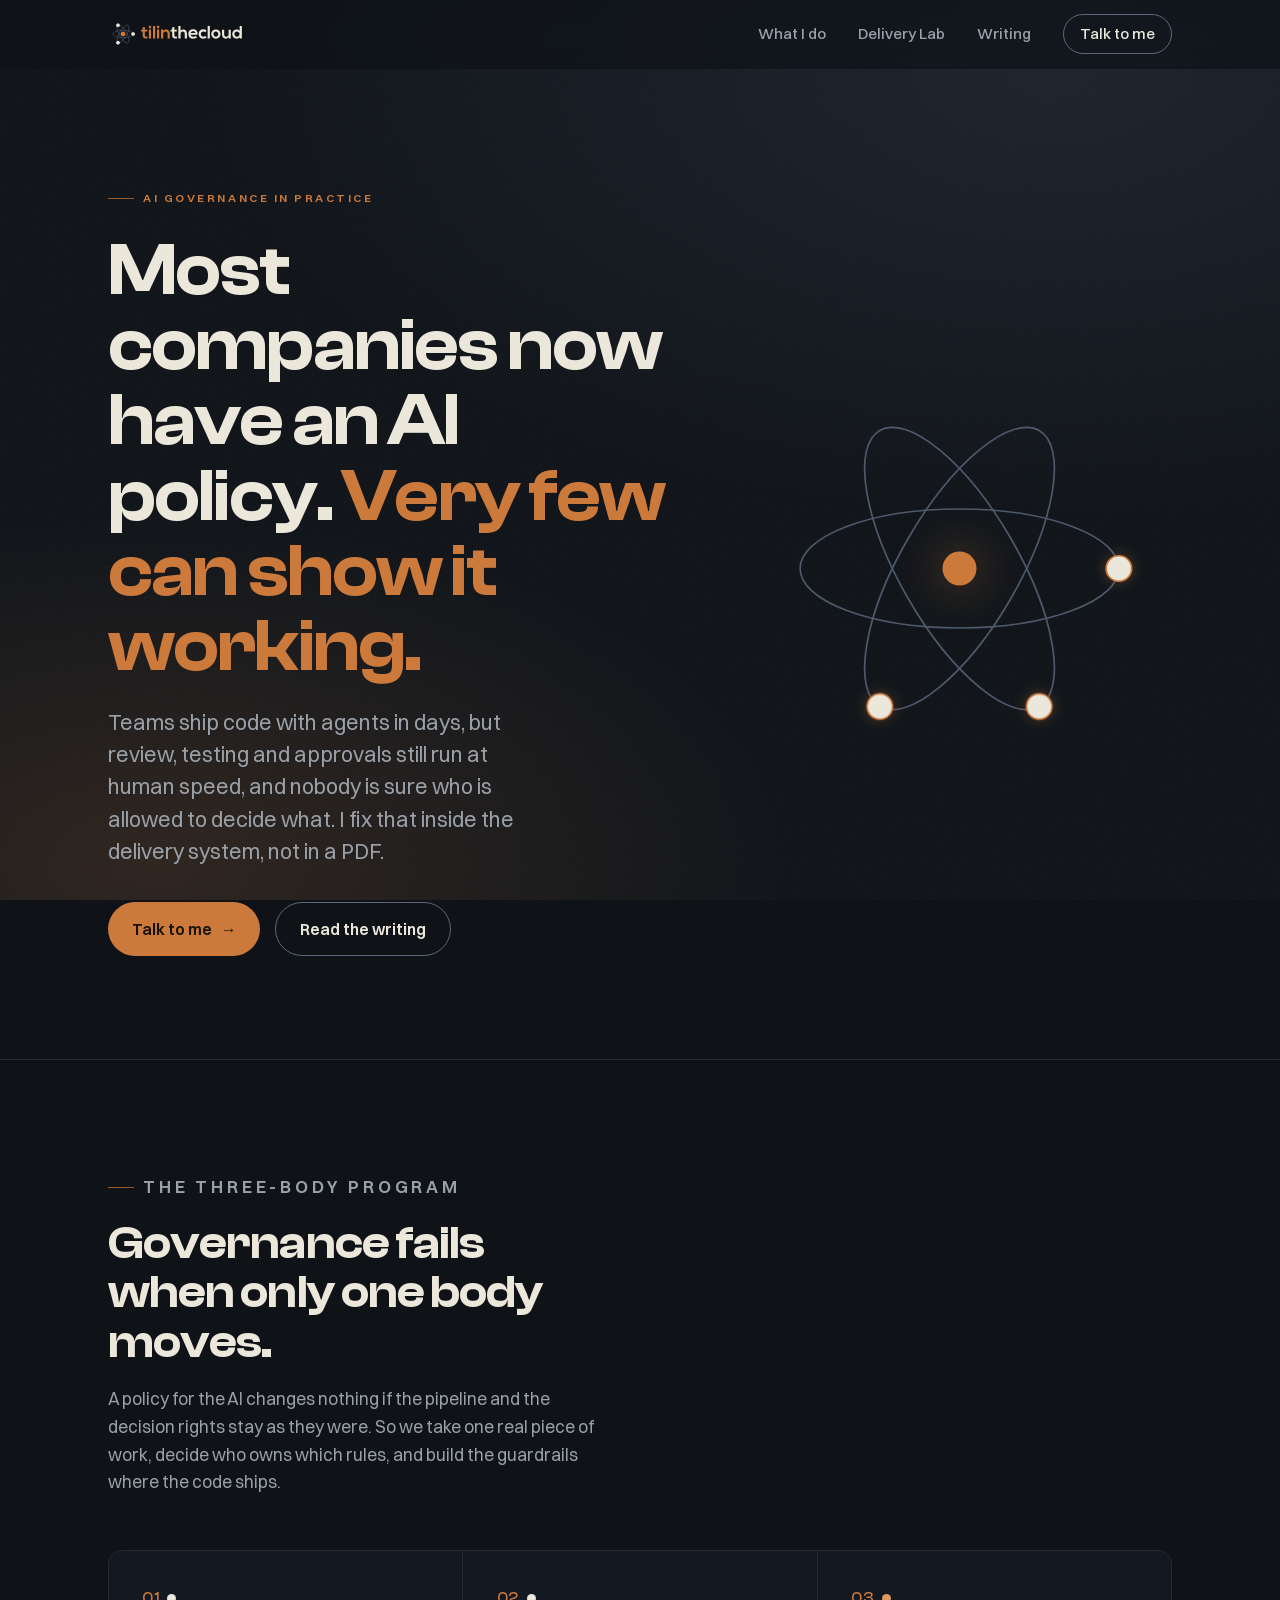
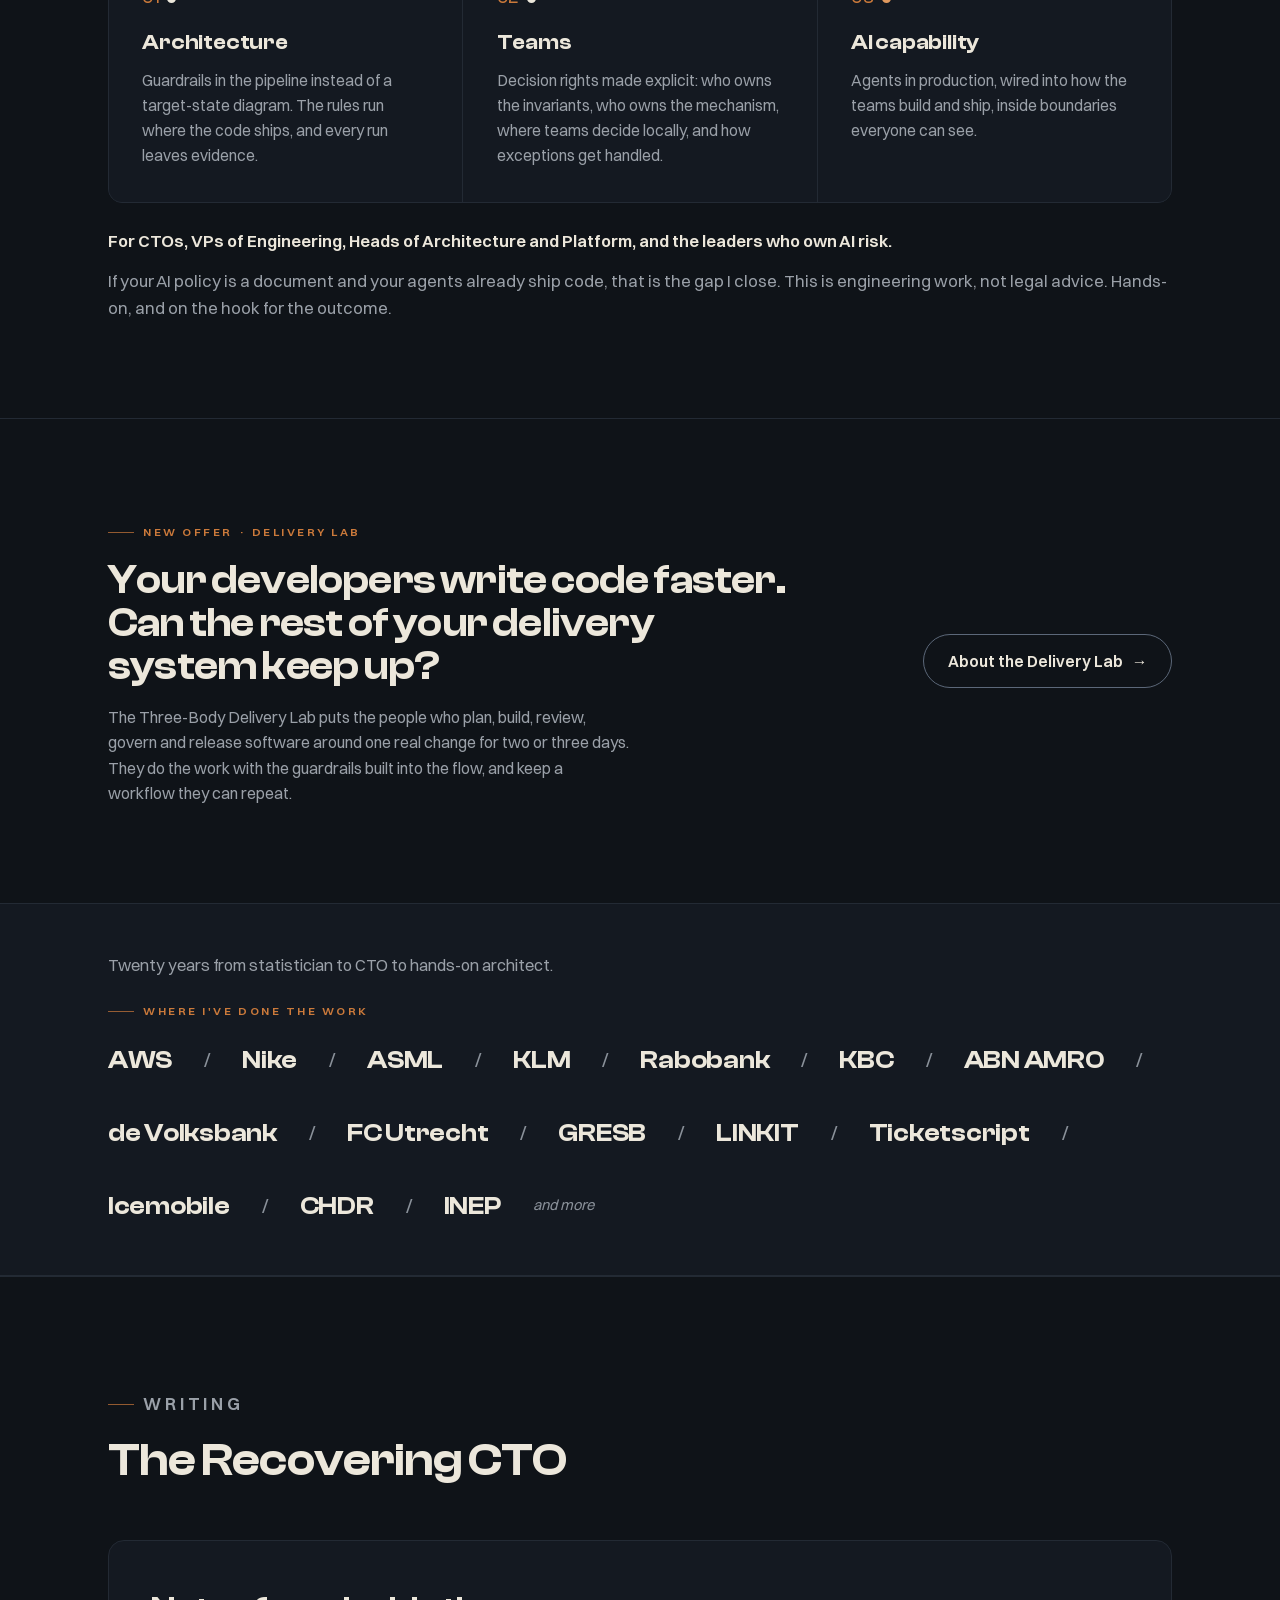
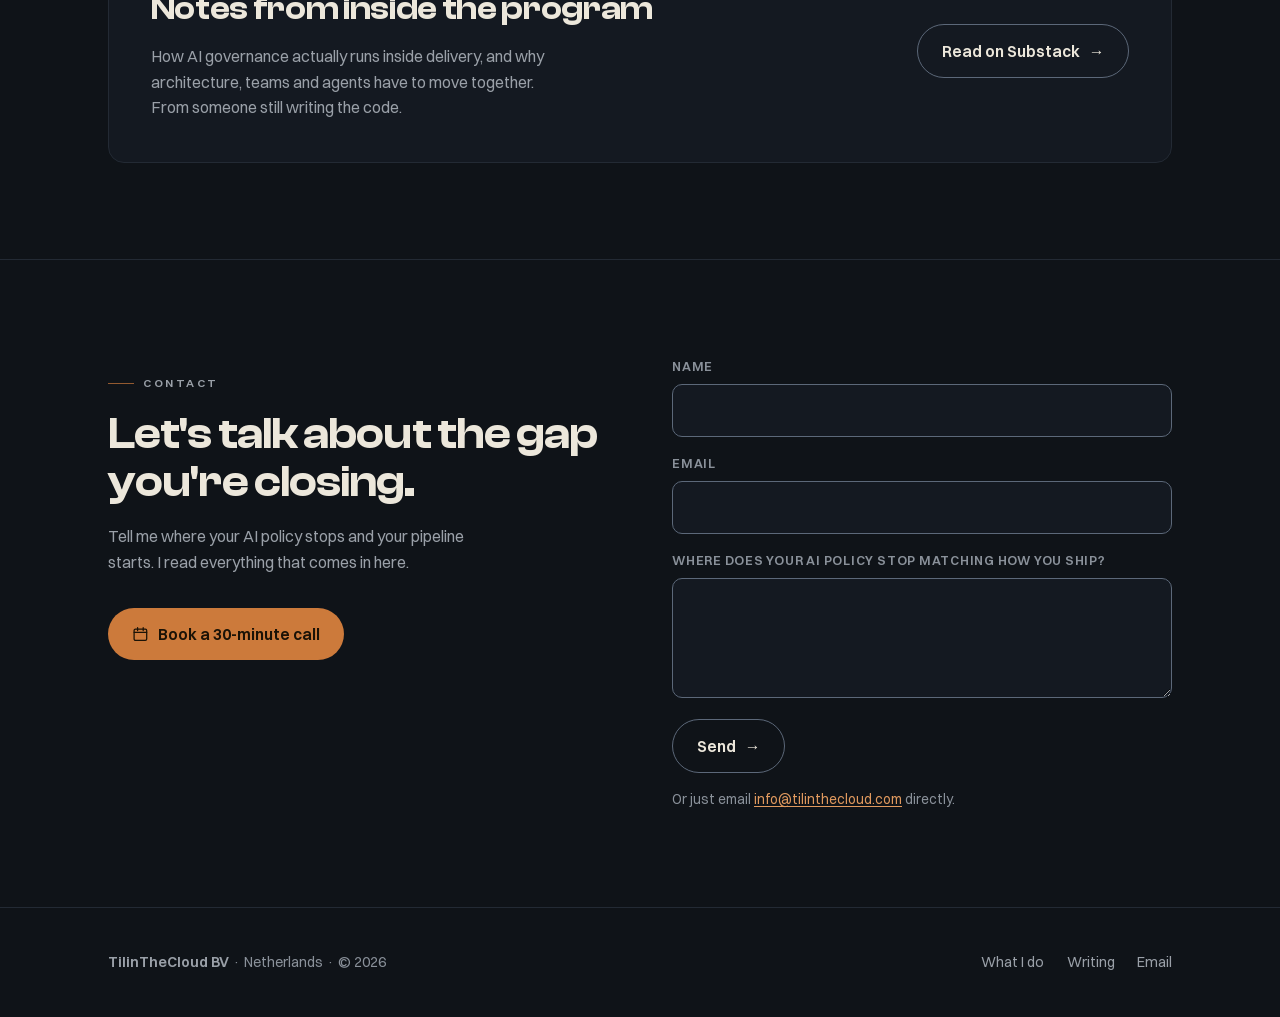
==== commit 47bc7da8: "fix(copy): humanizer pass on the new positioning copy" ====
--- a/index.html
+++ b/index.html
@@ -102,14 +102,14 @@
         <div class="band-head inview">
           <p class="eyebrow">The Three-Body Program</p>
           <h2 id="what-title">Governance fails when only one body moves.</h2>
-          <p>Write a policy for the AI and leave the pipeline and the decision rights as they were, and the policy stays on paper. We take one real piece of work, decide who owns which rules, and build the guardrails where the code ships. Architecture, teams and AI capability move together.</p>
+          <p>A policy for the AI changes nothing if the pipeline and the decision rights stay as they were. So we take one real piece of work, decide who owns which rules, and build the guardrails where the code ships.</p>
         </div>
 
         <div class="bodies inview" role="list">
           <div class="body-cell" role="listitem">
             <span class="idx">01<span class="dot" style="background:#ECE7DB" aria-hidden="true"></span></span>
             <h3>Architecture</h3>
-            <p>Guardrails built into the pipeline, not a target-state diagram. The rules run where the code ships and leave evidence every time they run.</p>
+            <p>Guardrails in the pipeline instead of a target-state diagram. The rules run where the code ships, and every run leaves evidence.</p>
           </div>
           <div class="body-cell" role="listitem">
             <span class="idx">02<span class="dot" style="background:#ECE7DB" aria-hidden="true"></span></span>
@@ -125,7 +125,7 @@
 
         <p class="bodies-foot inview">
           <strong>For CTOs, VPs of Engineering, Heads of Architecture and Platform, and the leaders who own AI risk.</strong>
-          <span>If your AI policy is a document and your agents already ship code, that is the gap I close. Engineering work, not legal advice. Hands-on, and on the hook for the outcome.</span>
+          <span>If your AI policy is a document and your agents already ship code, that is the gap I close. This is engineering work, not legal advice. Hands-on, and on the hook for the outcome.</span>
         </p>
       </div>
     </section>
@@ -137,7 +137,7 @@
           <div>
             <p class="eyebrow">New offer · Delivery Lab</p>
             <h2 id="lab-title">Your developers write code faster. Can the rest of your delivery system keep up?</h2>
-            <p class="lab-teaser-sub">The Three-Body Delivery Lab puts the people who plan, build, review, govern and release software around one real change for two or three days. They do the work, build the guardrails into the flow and leave with evidence and a workflow they can repeat.</p>
+            <p class="lab-teaser-sub">The Three-Body Delivery Lab puts the people who plan, build, review, govern and release software around one real change for two or three days. They do the work with the guardrails built into the flow, and keep a workflow they can repeat.</p>
           </div>
           <a class="btn btn-ghost" href="/delivery-lab/">About the Delivery Lab <span class="arrow" aria-hidden="true">→</span></a>
         </div>
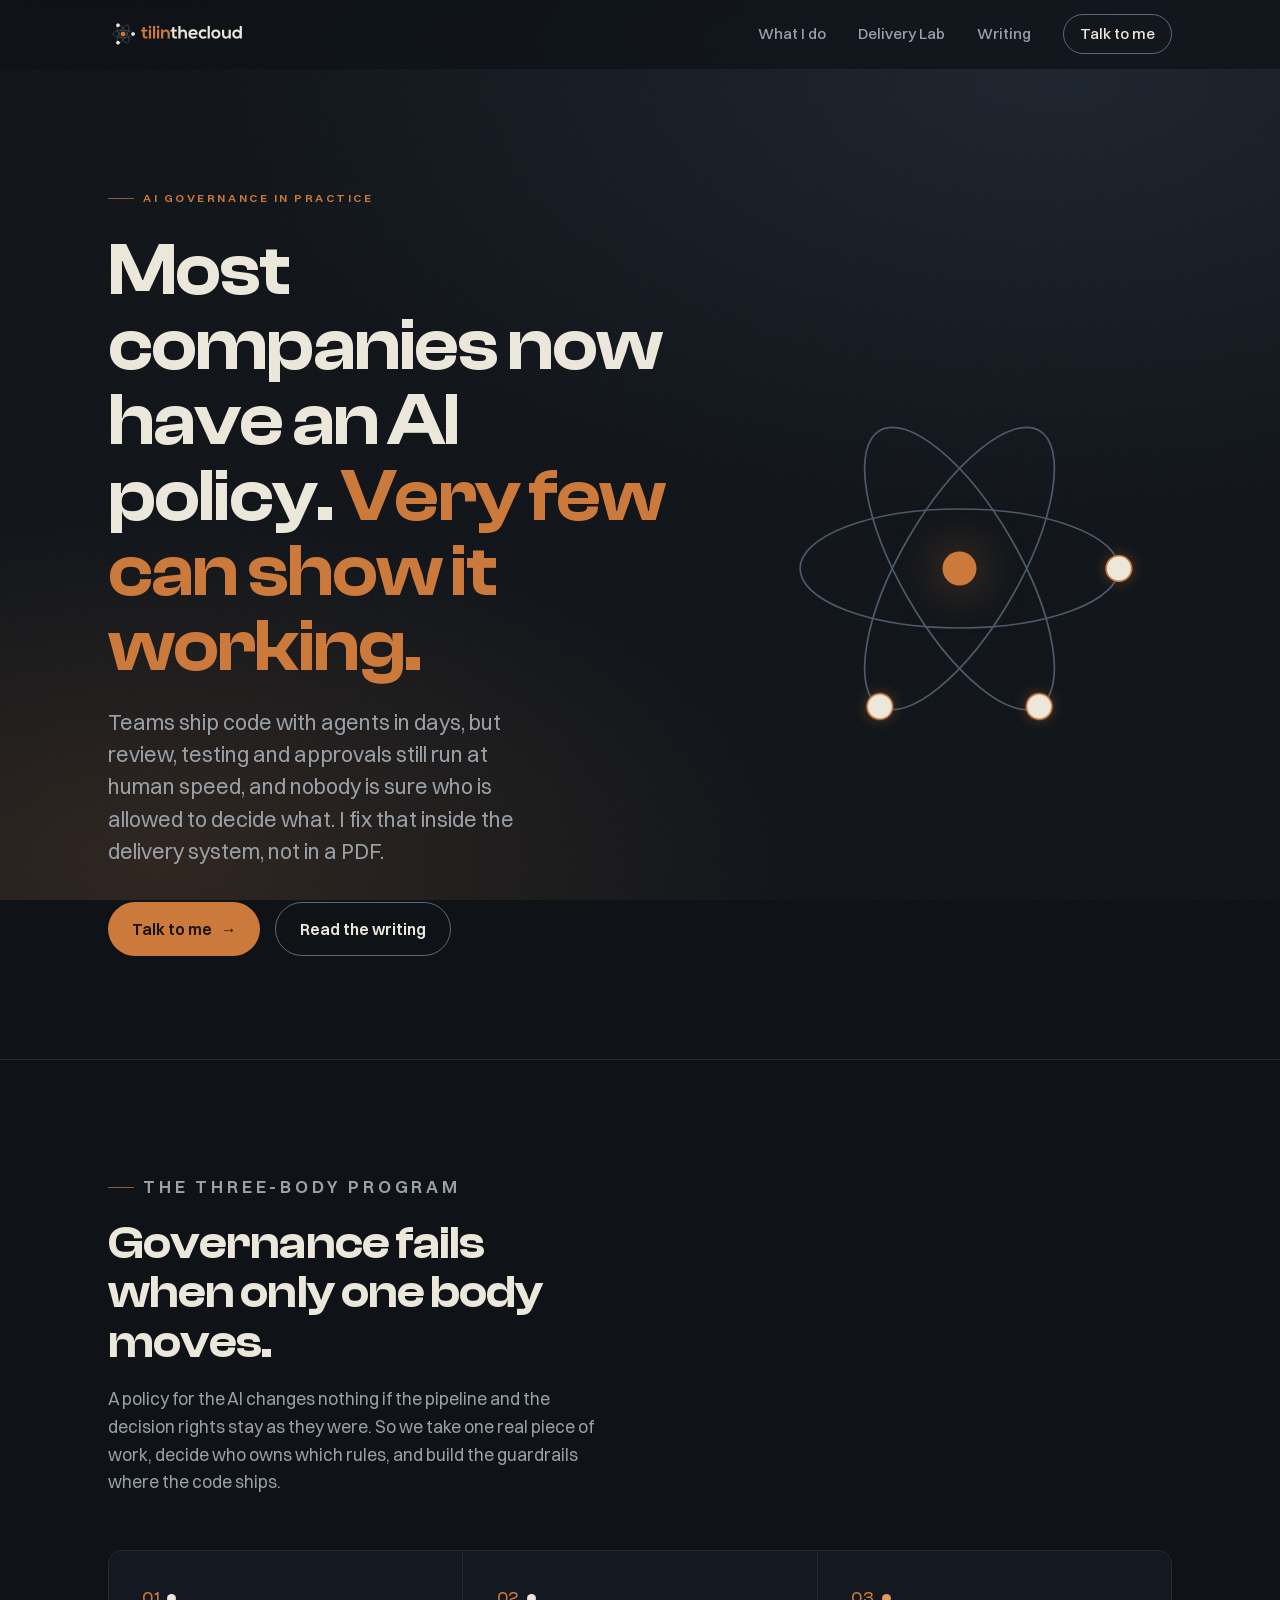
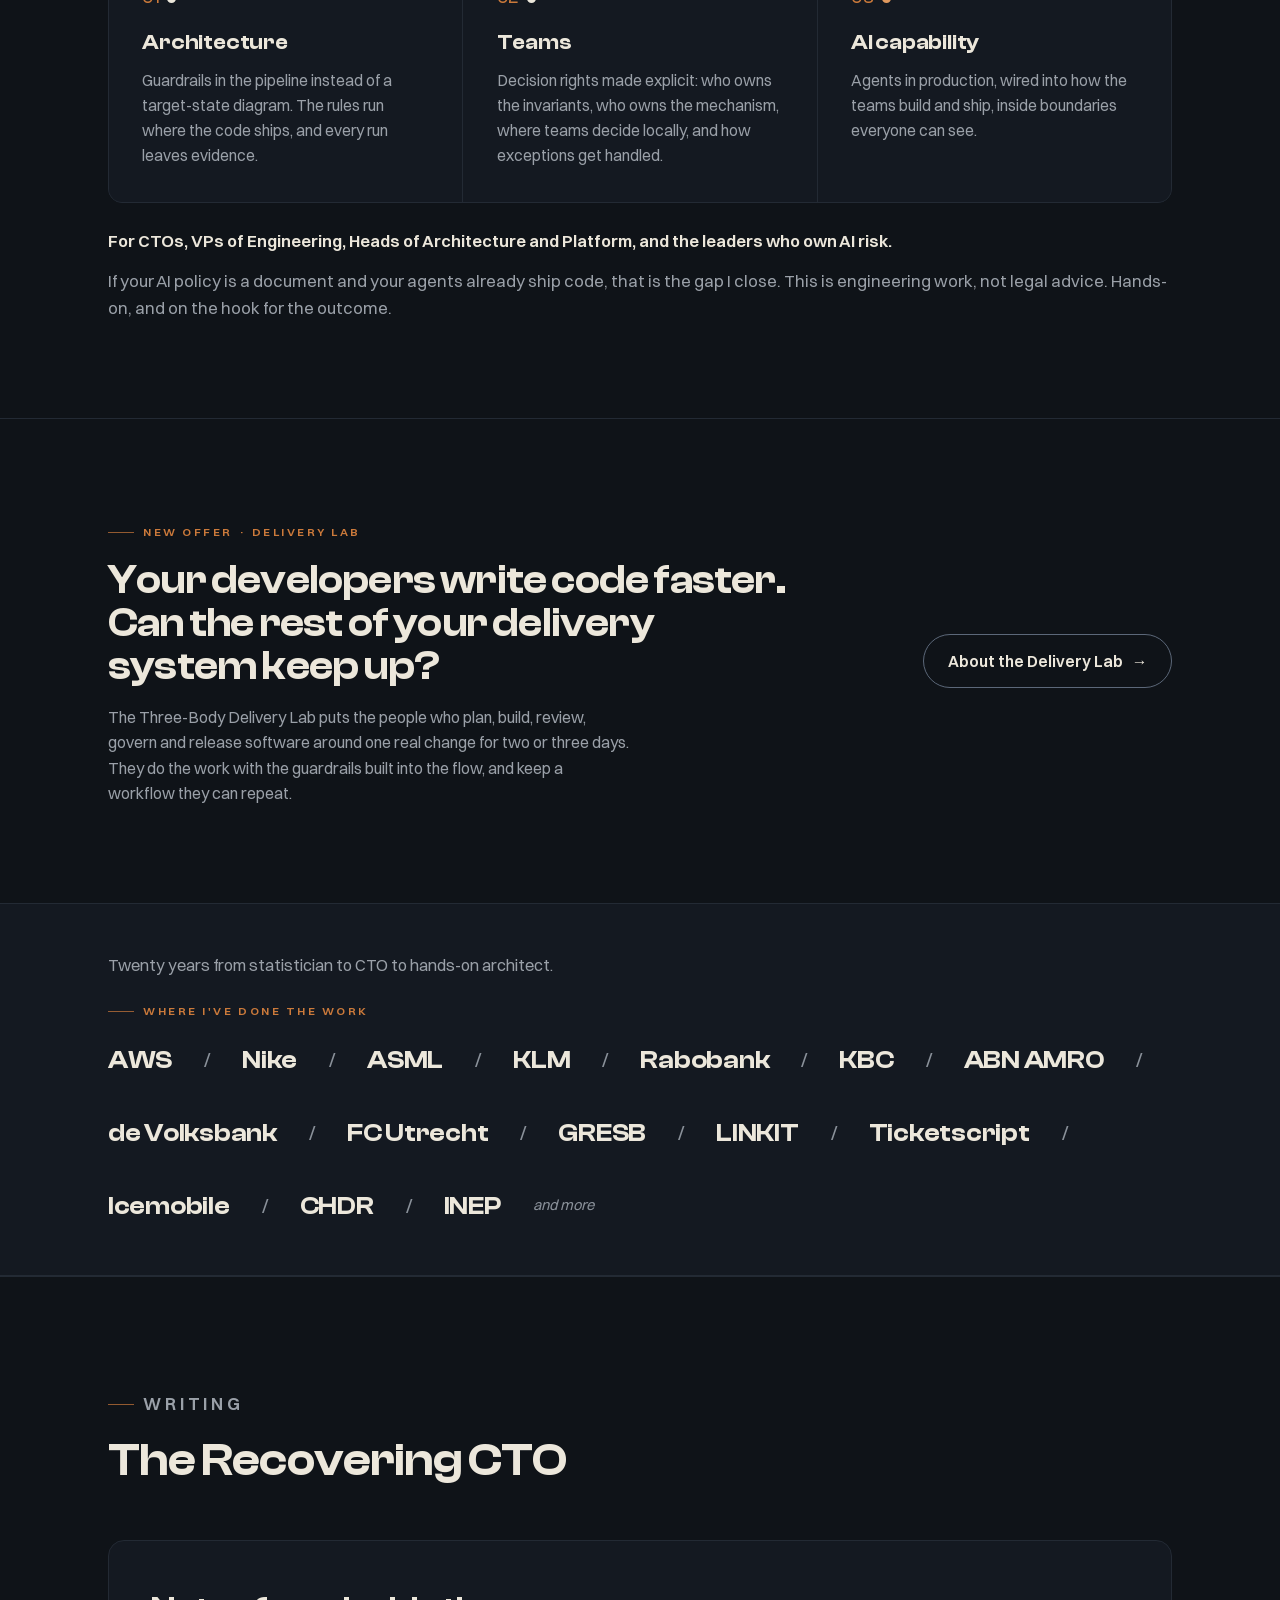
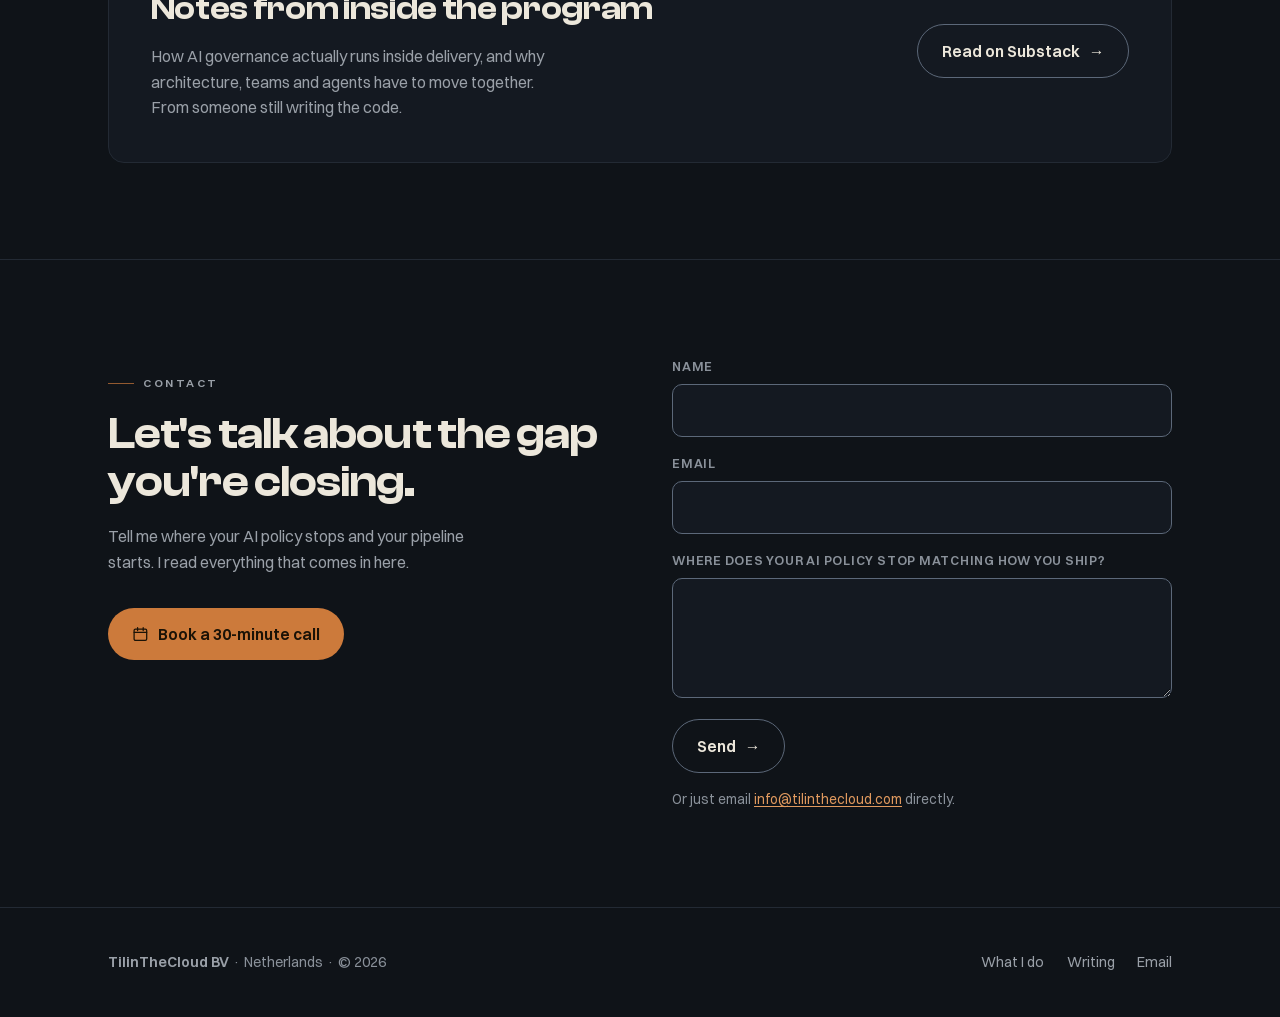
==== commit 55973a41: "feat(meta): add author to the home and Lab pages" ====
--- a/index.html
+++ b/index.html
@@ -5,6 +5,7 @@
   <meta name="viewport" content="width=device-width, initial-scale=1" />
   <title>TilinTheCloud · AI governance that runs in the delivery system</title>
   <meta name="description" content="AI governance in practice. We decide who owns which rules, build the guardrails into your pipeline, and leave evidence your auditor and engineers trust." />
+  <meta name="author" content="Thiago de Faria" />
 
   <link rel="icon" href="/assets/favicon.svg" type="image/svg+xml" />
   <link rel="canonical" href="https://tilinthecloud.com/" />
@@ -15,17 +16,17 @@
   <meta property="og:title" content="TilinTheCloud · AI governance that runs in the pipeline" />
   <meta property="og:description" content="Most companies now have an AI policy. Very few can show it working. Hands-on AI governance, built into the delivery system." />
   <meta property="og:site_name" content="TilinTheCloud" />
-  <meta property="og:image" content="https://tilinthecloud.com/assets/brand/social/og-cover.png" />
+  <meta property="og:image" content="https://tilinthecloud.com/assets/brand/social/og-cover.png?v=2" />
   <meta property="og:image:type" content="image/png" />
   <meta property="og:image:width" content="1200" />
   <meta property="og:image:height" content="630" />
-  <meta property="og:image:alt" content="TilinTheCloud: one program, not three. Modernization, team redesign, and GenAI adoption, run together." />
+  <meta property="og:image:alt" content="TilinTheCloud: most companies now have an AI policy, very few can show it working. Governance that runs in the delivery system." />
 
   <!-- Twitter card -->
   <meta name="twitter:card" content="summary_large_image" />
   <meta name="twitter:title" content="TilinTheCloud · AI governance that runs in the pipeline" />
   <meta name="twitter:description" content="Most companies now have an AI policy. Very few can show it working. Hands-on AI governance, built into the delivery system." />
-  <meta name="twitter:image" content="https://tilinthecloud.com/assets/brand/social/og-cover.png" />
+  <meta name="twitter:image" content="https://tilinthecloud.com/assets/brand/social/og-cover.png?v=2" />
 
   <!-- Preload the display weight used above the fold -->
   <link rel="preload" href="/assets/fonts/clash-display-600.woff2" as="font" type="font/woff2" crossorigin />
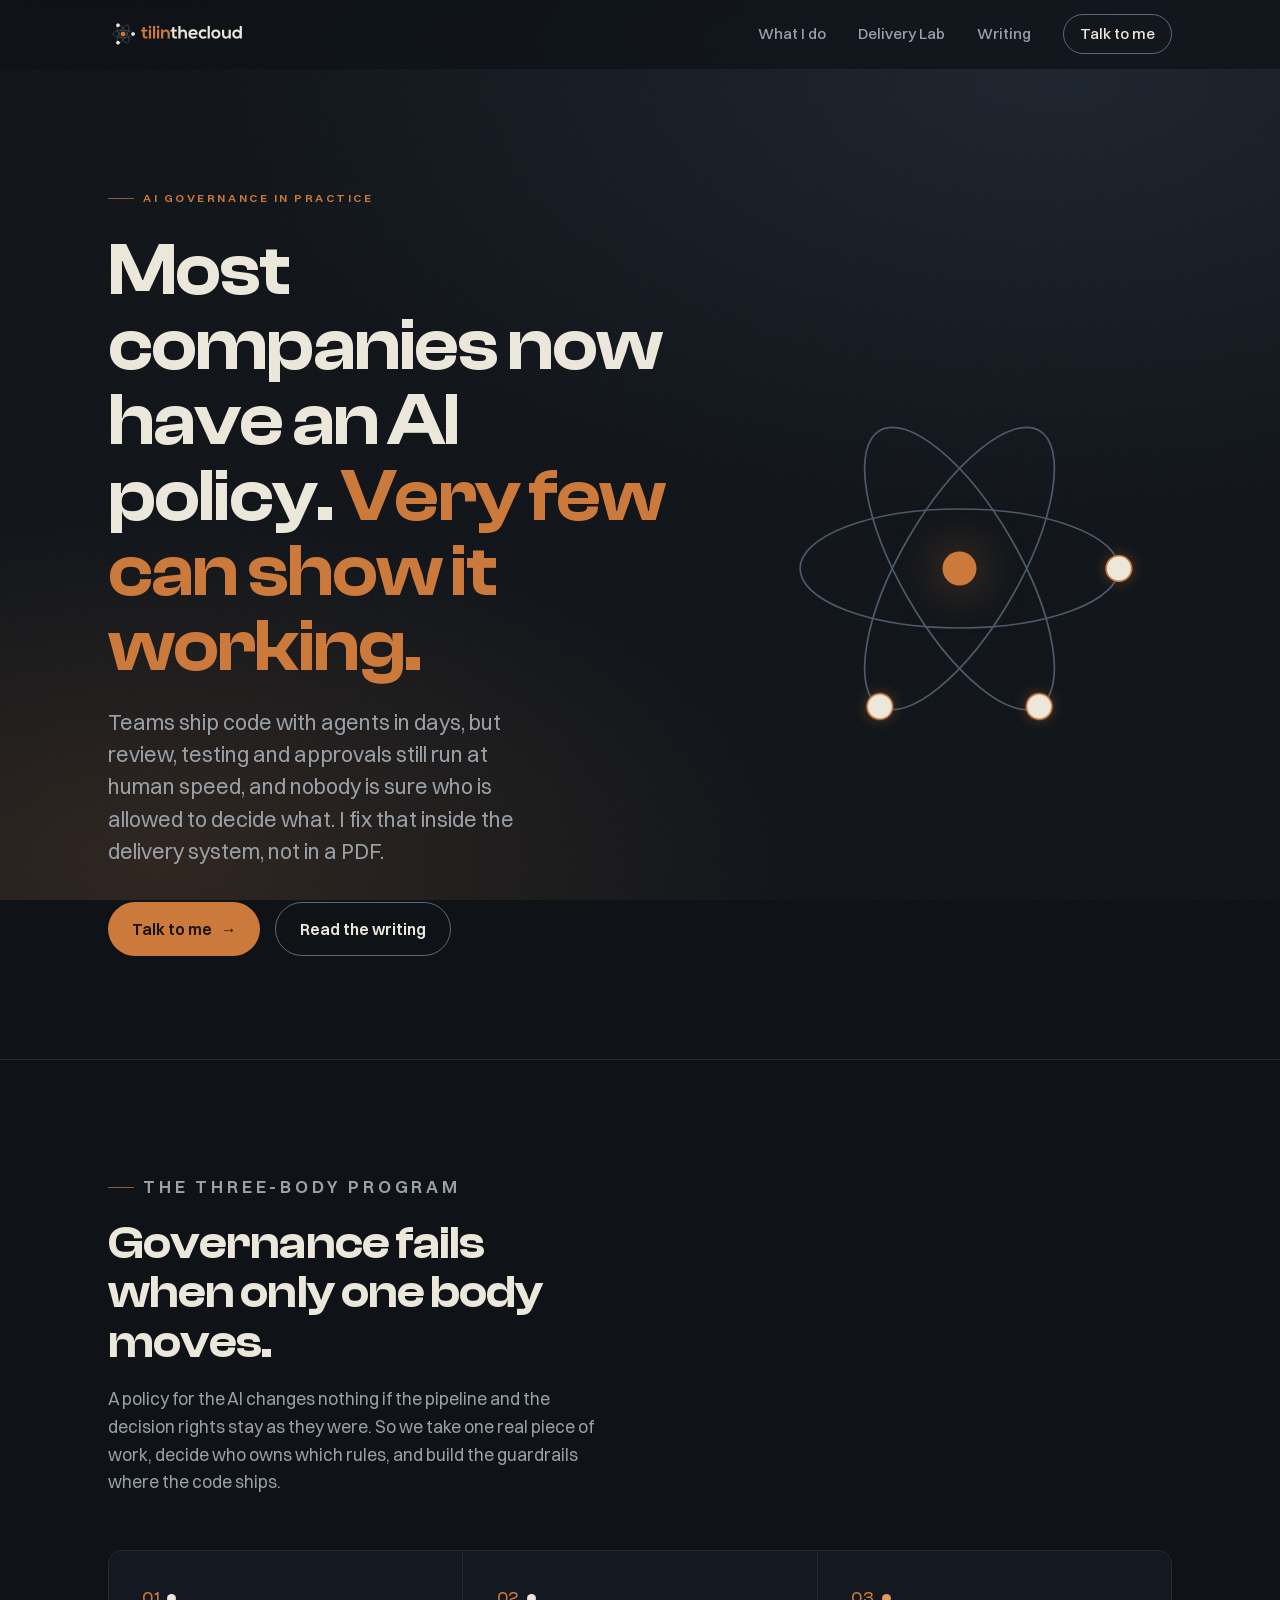
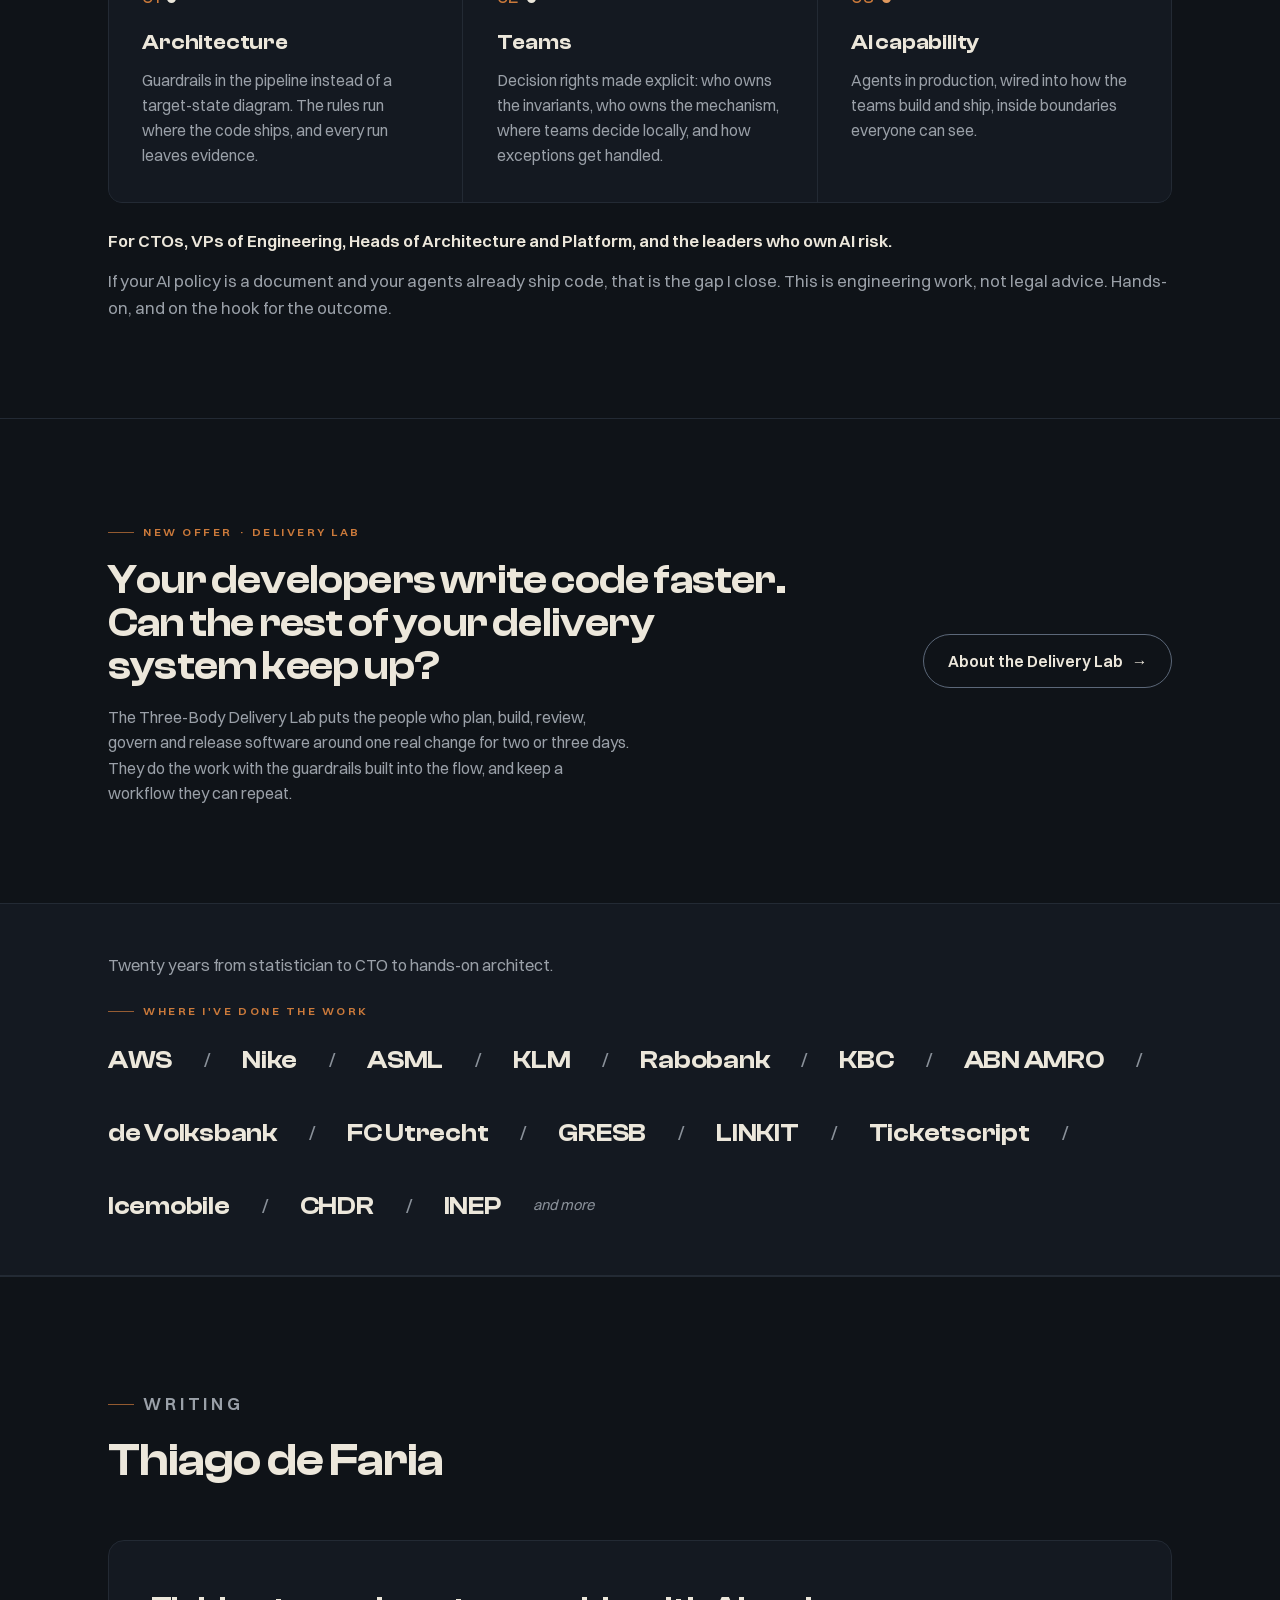
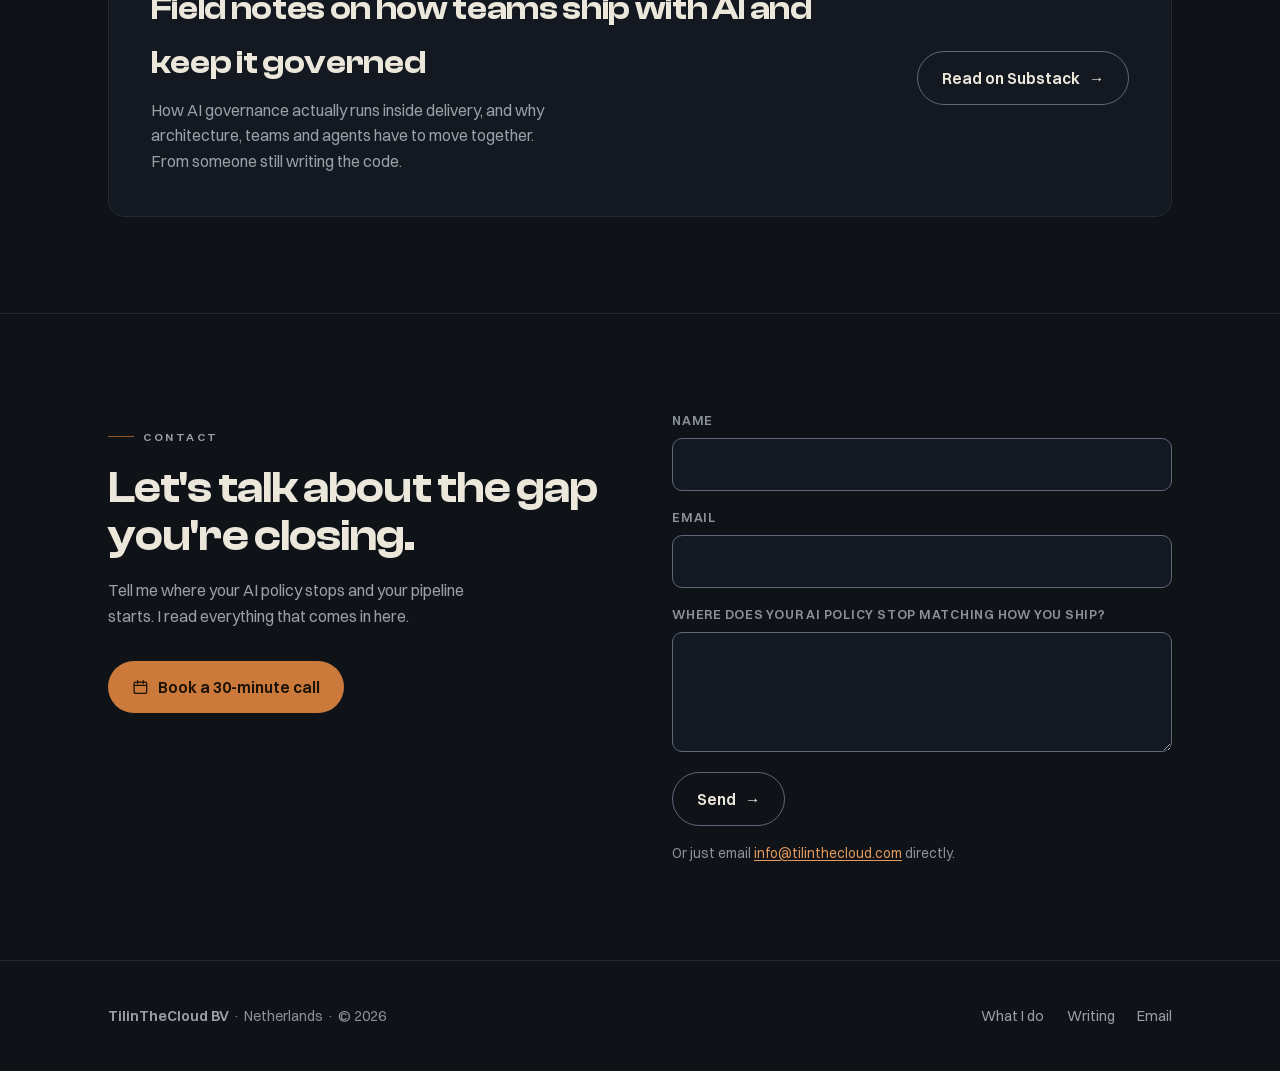
==== commit b25d69c9: "feat(brand): rename newsletter to Thiago de Faria Writing card, CLAUDE.md mirror and Substack cover " ====
--- a/index.html
+++ b/index.html
@@ -190,11 +190,11 @@
       <div class="wrap">
         <div class="band-head inview">
           <p class="eyebrow">Writing</p>
-          <h2 id="writing-title">The Recovering CTO</h2>
+          <h2 id="writing-title">Thiago de Faria</h2>
         </div>
         <a class="writing-card inview" href="https://writing.tilinthecloud.com" rel="me">
           <div>
-            <div class="wtitle">Notes from inside the program</div>
+            <div class="wtitle">Field notes on how teams ship with AI and keep it governed</div>
             <p class="wsub">How AI governance actually runs inside delivery, and why architecture, teams and agents have to move together. From someone still writing the code.</p>
           </div>
           <span class="btn btn-ghost" aria-hidden="true">Read on Substack <span class="arrow">→</span></span>
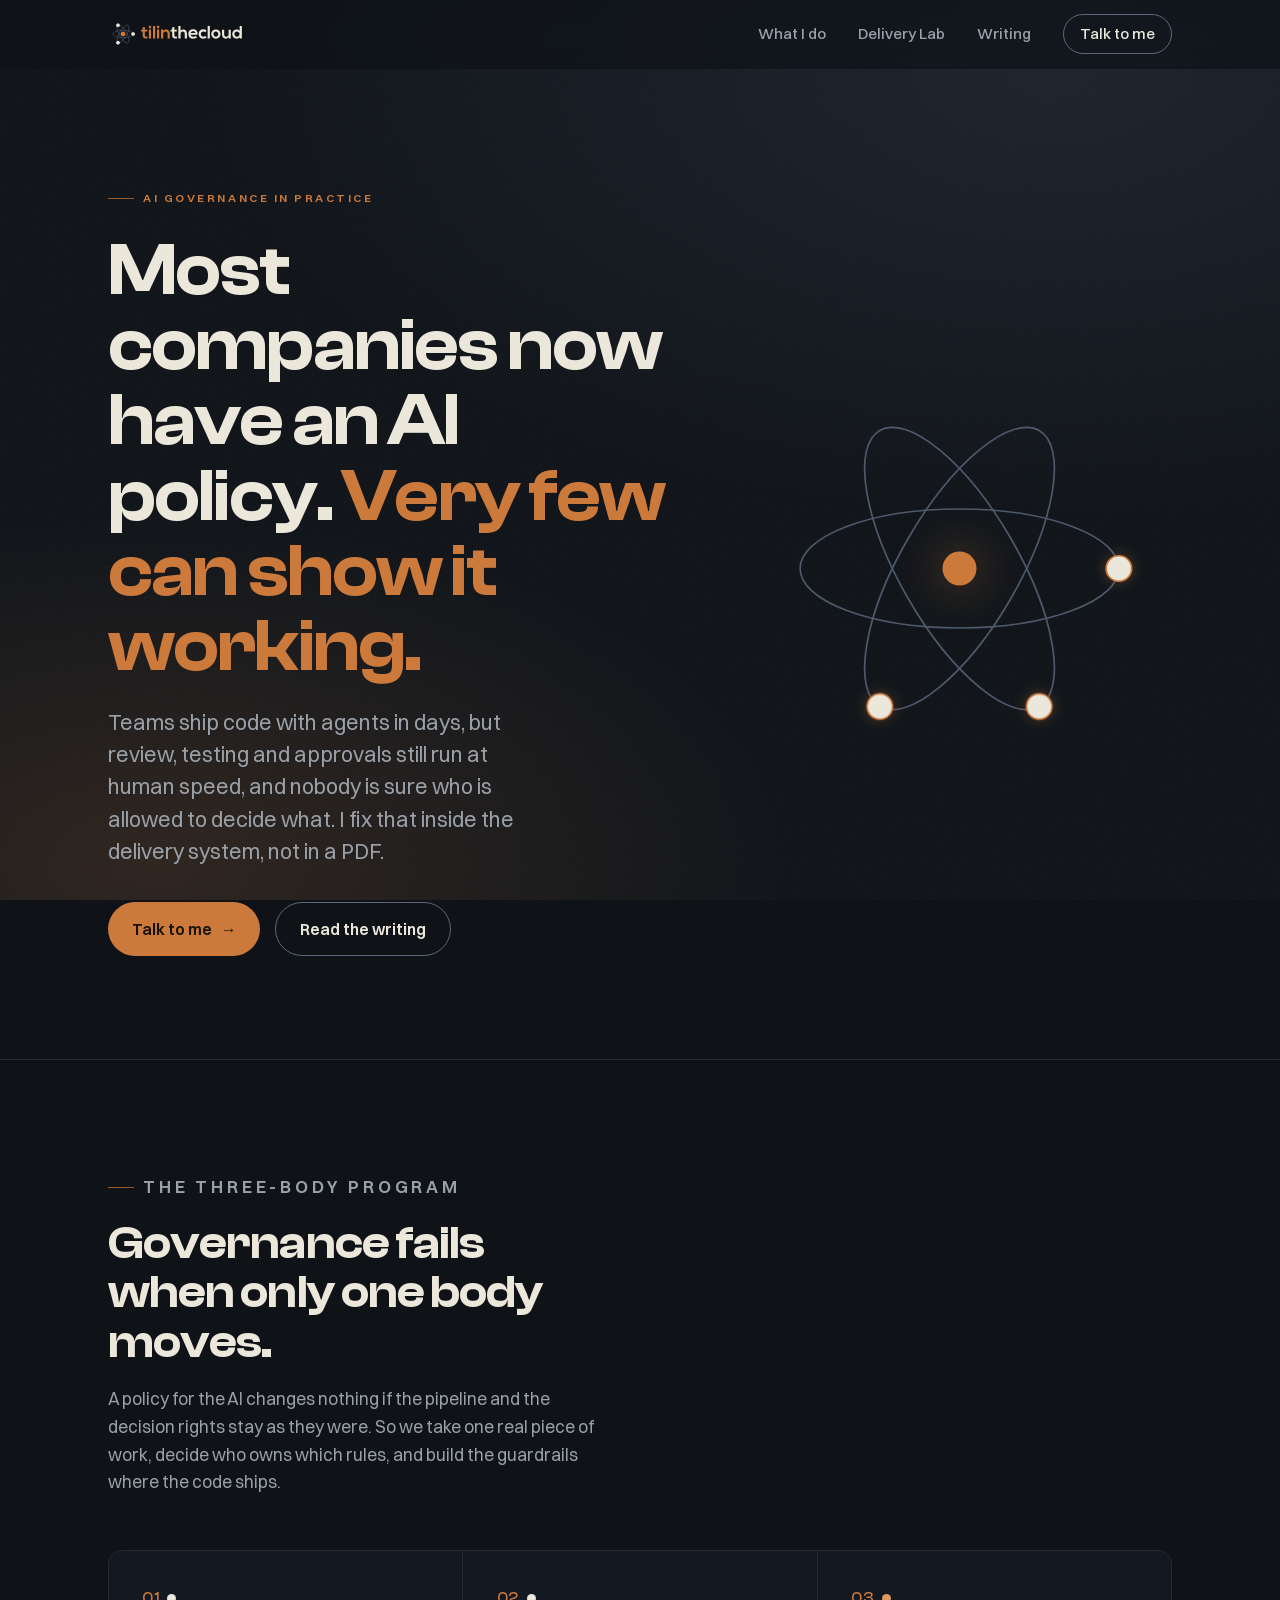
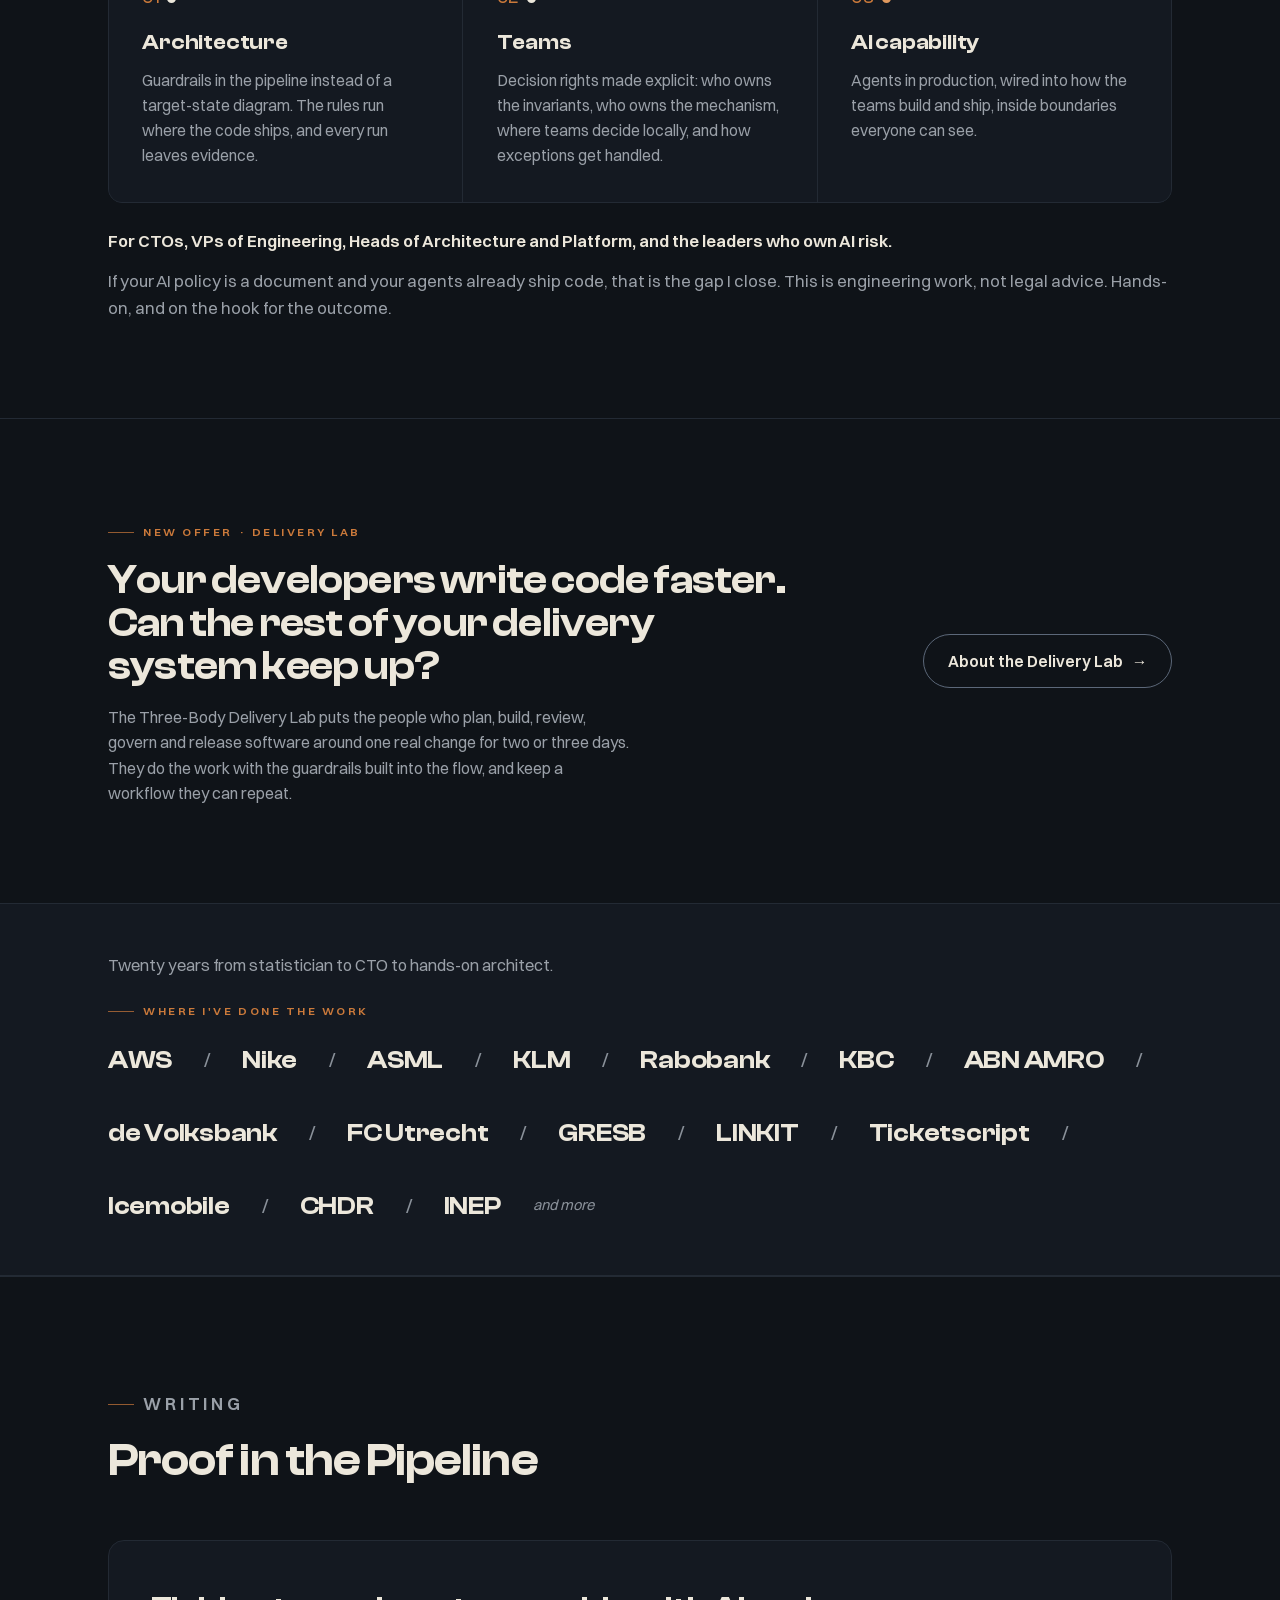
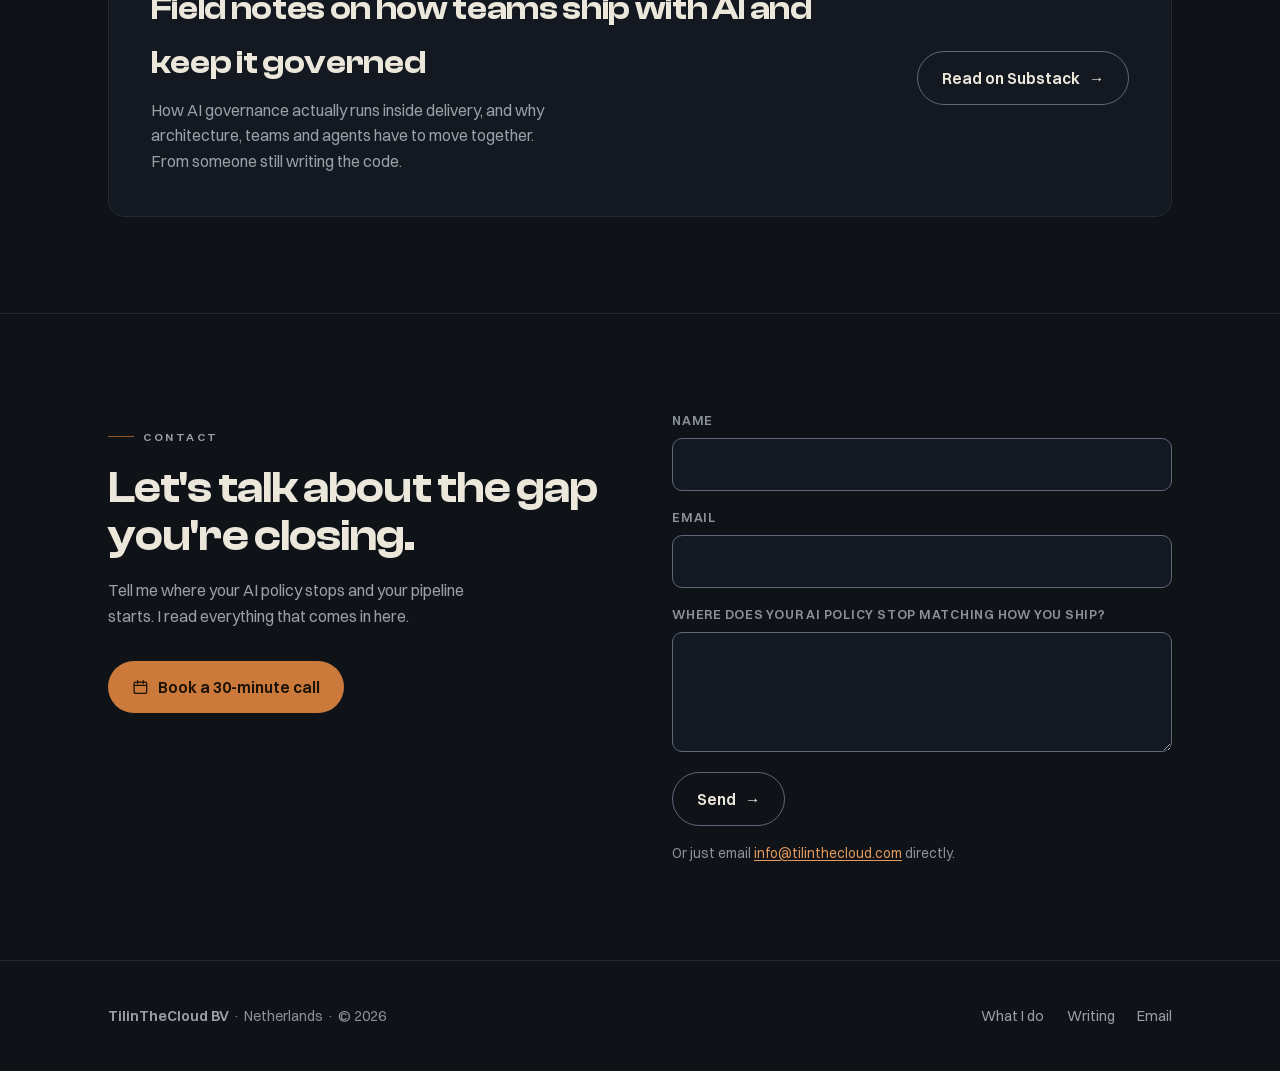
==== commit 151a6e92: "feat(brand): masthead Proof in the Pipeline, byline Thiago de Faria Writing card, CLAUDE.md mirror, " ====
--- a/index.html
+++ b/index.html
@@ -190,7 +190,7 @@
       <div class="wrap">
         <div class="band-head inview">
           <p class="eyebrow">Writing</p>
-          <h2 id="writing-title">Thiago de Faria</h2>
+          <h2 id="writing-title">Proof in the Pipeline</h2>
         </div>
         <a class="writing-card inview" href="https://writing.tilinthecloud.com" rel="me">
           <div>
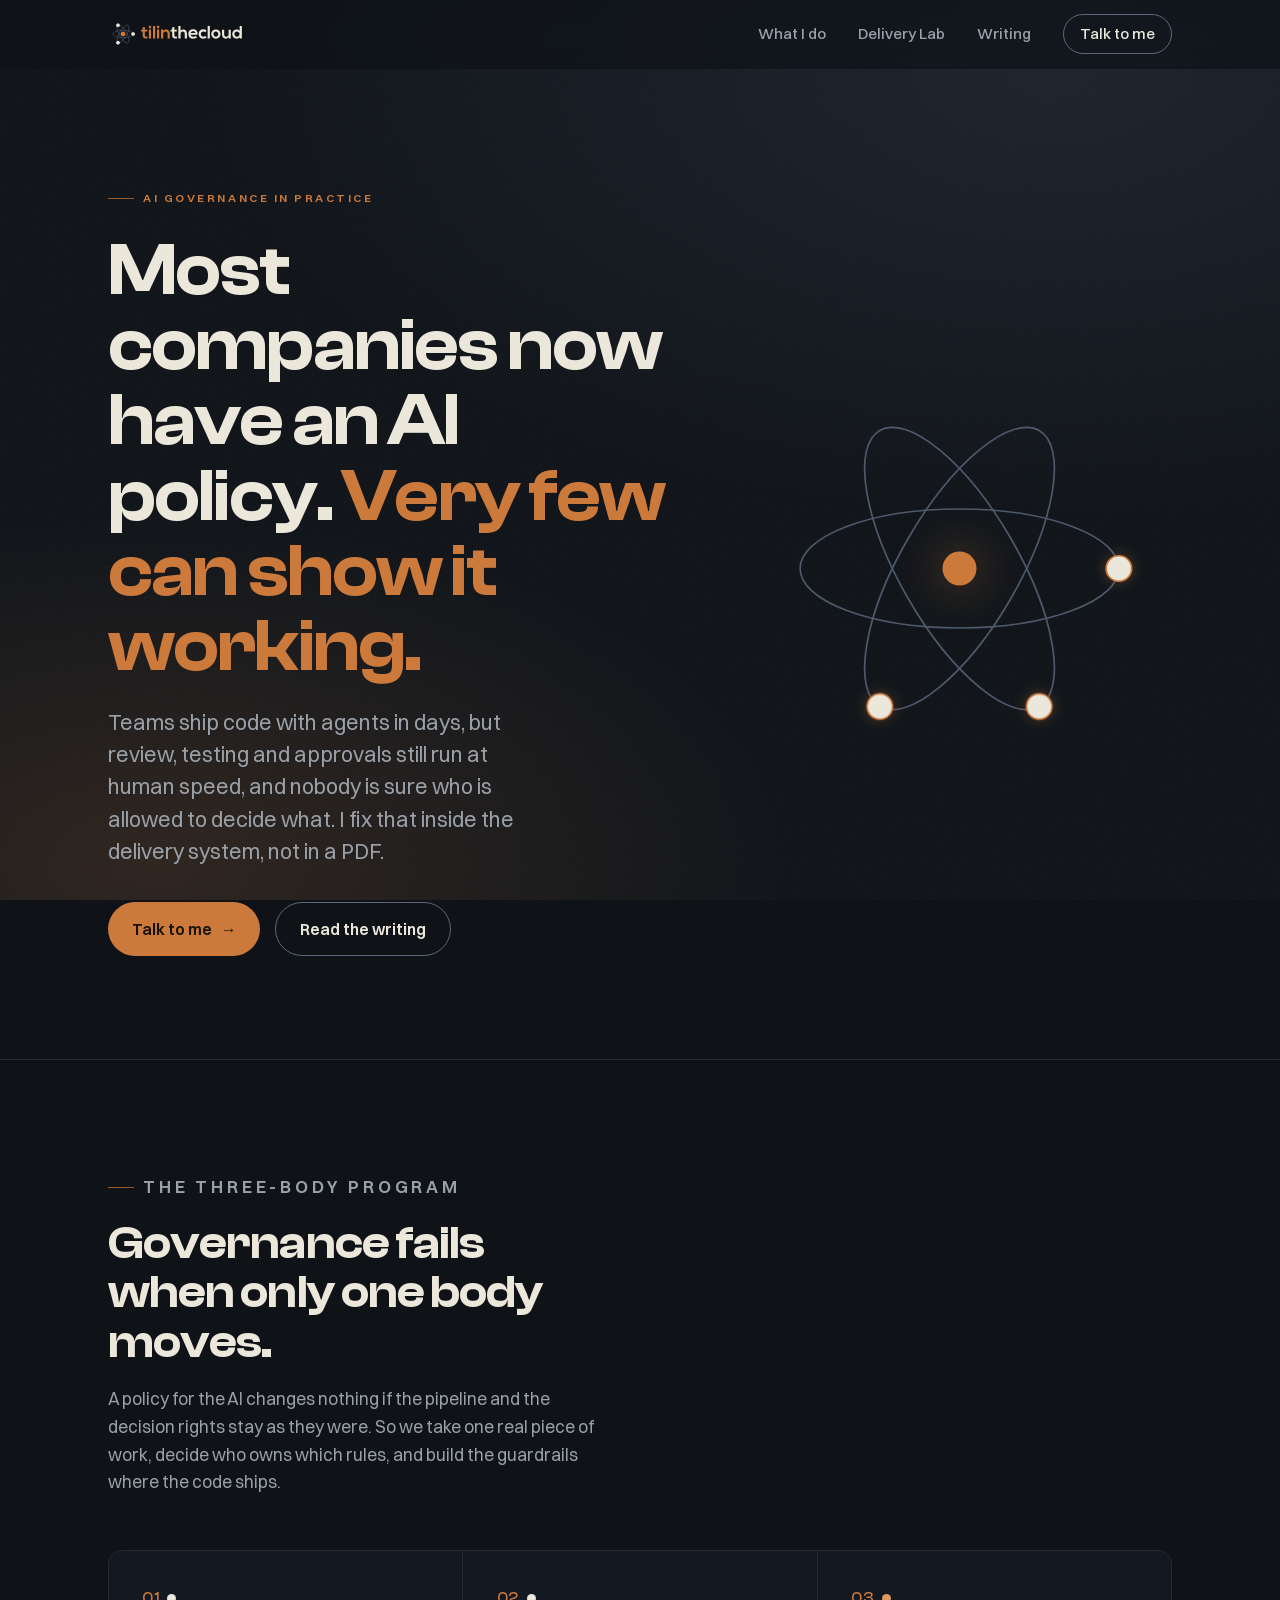
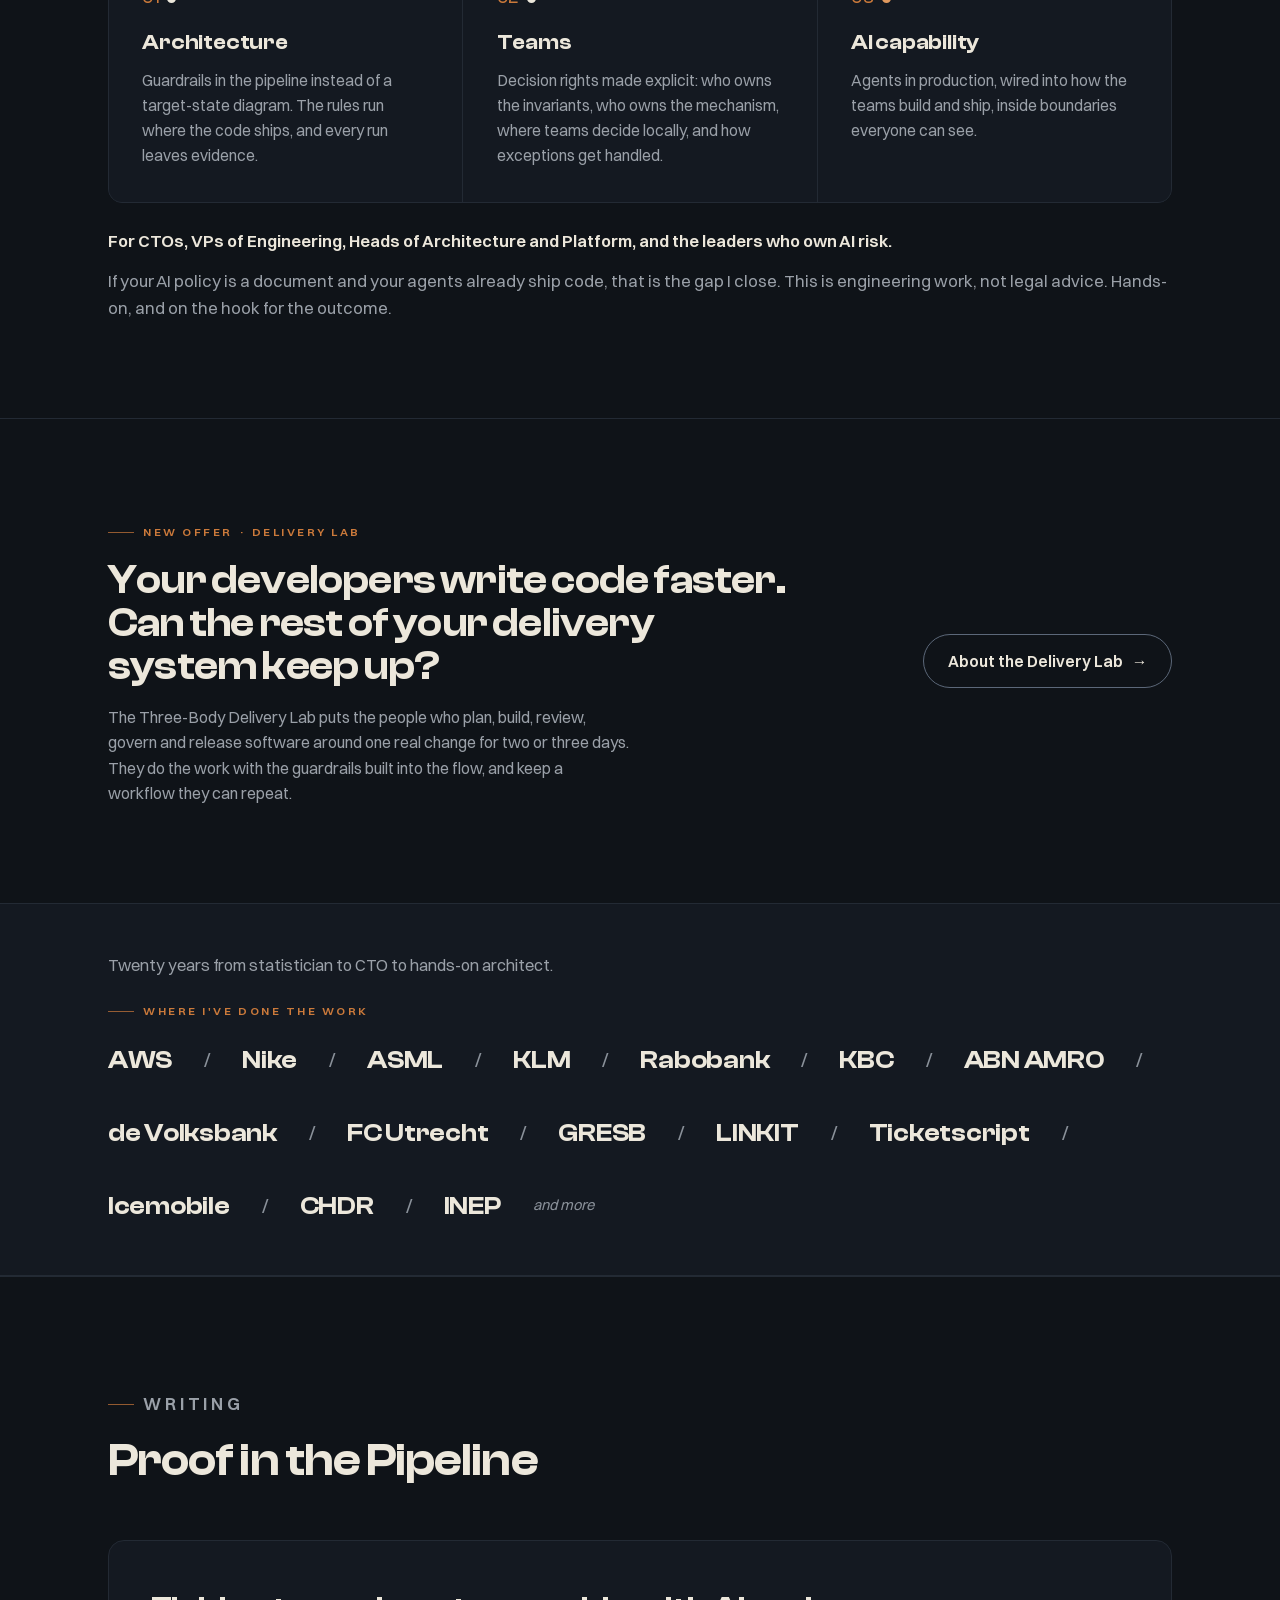
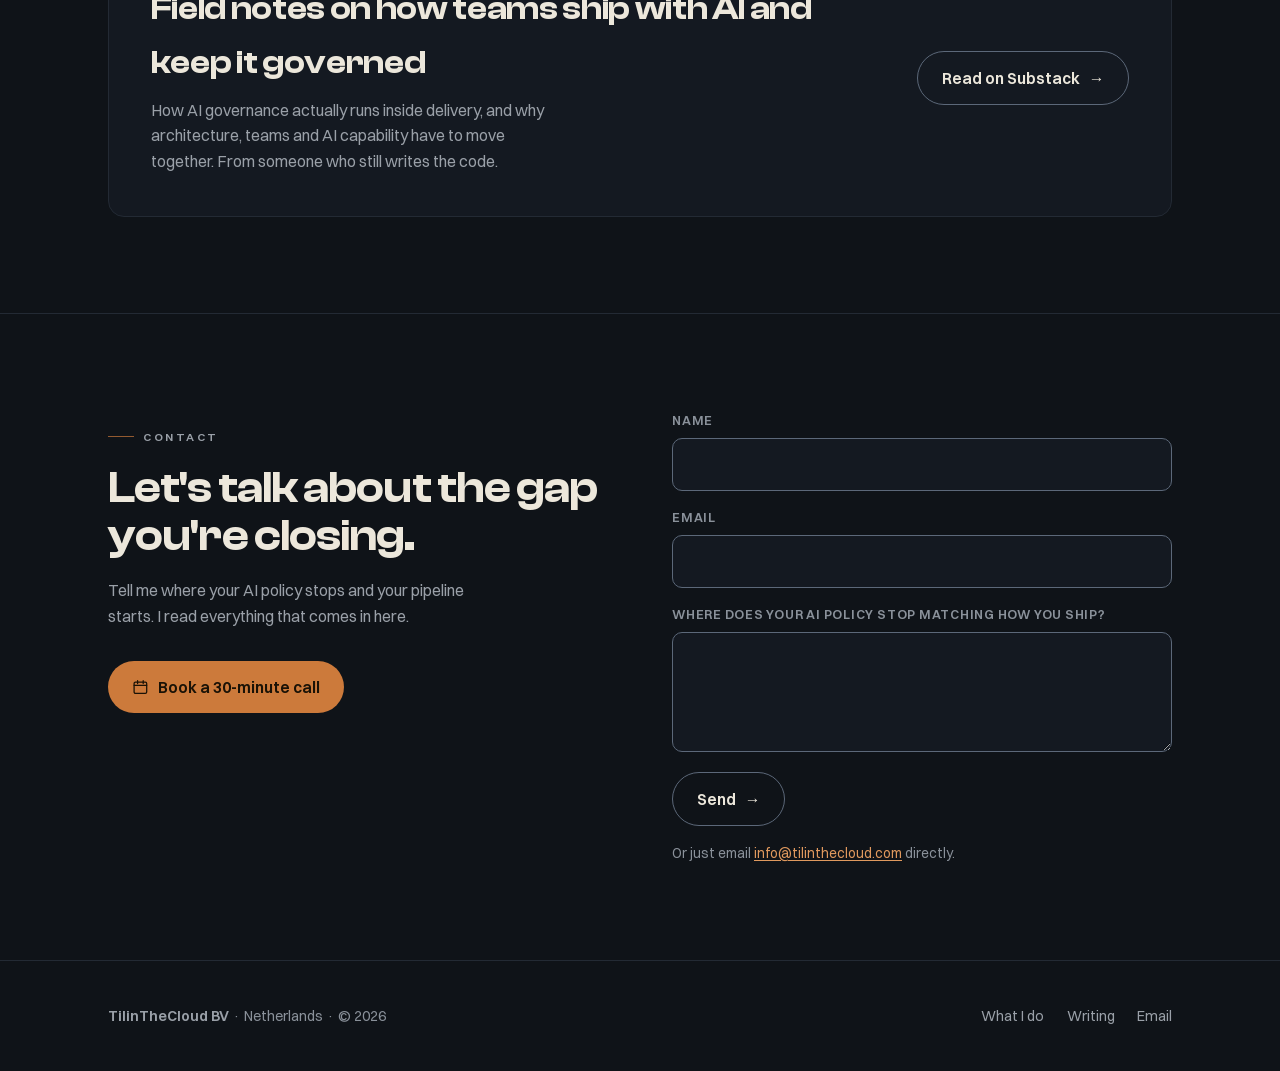
==== commit b8eafcc9: "fix(copy): writing card names the three bodies as on the newsletter About page" ====
--- a/index.html
+++ b/index.html
@@ -195,7 +195,7 @@
         <a class="writing-card inview" href="https://writing.tilinthecloud.com" rel="me">
           <div>
             <div class="wtitle">Field notes on how teams ship with AI and keep it governed</div>
-            <p class="wsub">How AI governance actually runs inside delivery, and why architecture, teams and agents have to move together. From someone still writing the code.</p>
+            <p class="wsub">How AI governance actually runs inside delivery, and why architecture, teams and AI capability have to move together. From someone who still writes the code.</p>
           </div>
           <span class="btn btn-ghost" aria-hidden="true">Read on Substack <span class="arrow">→</span></span>
         </a>
